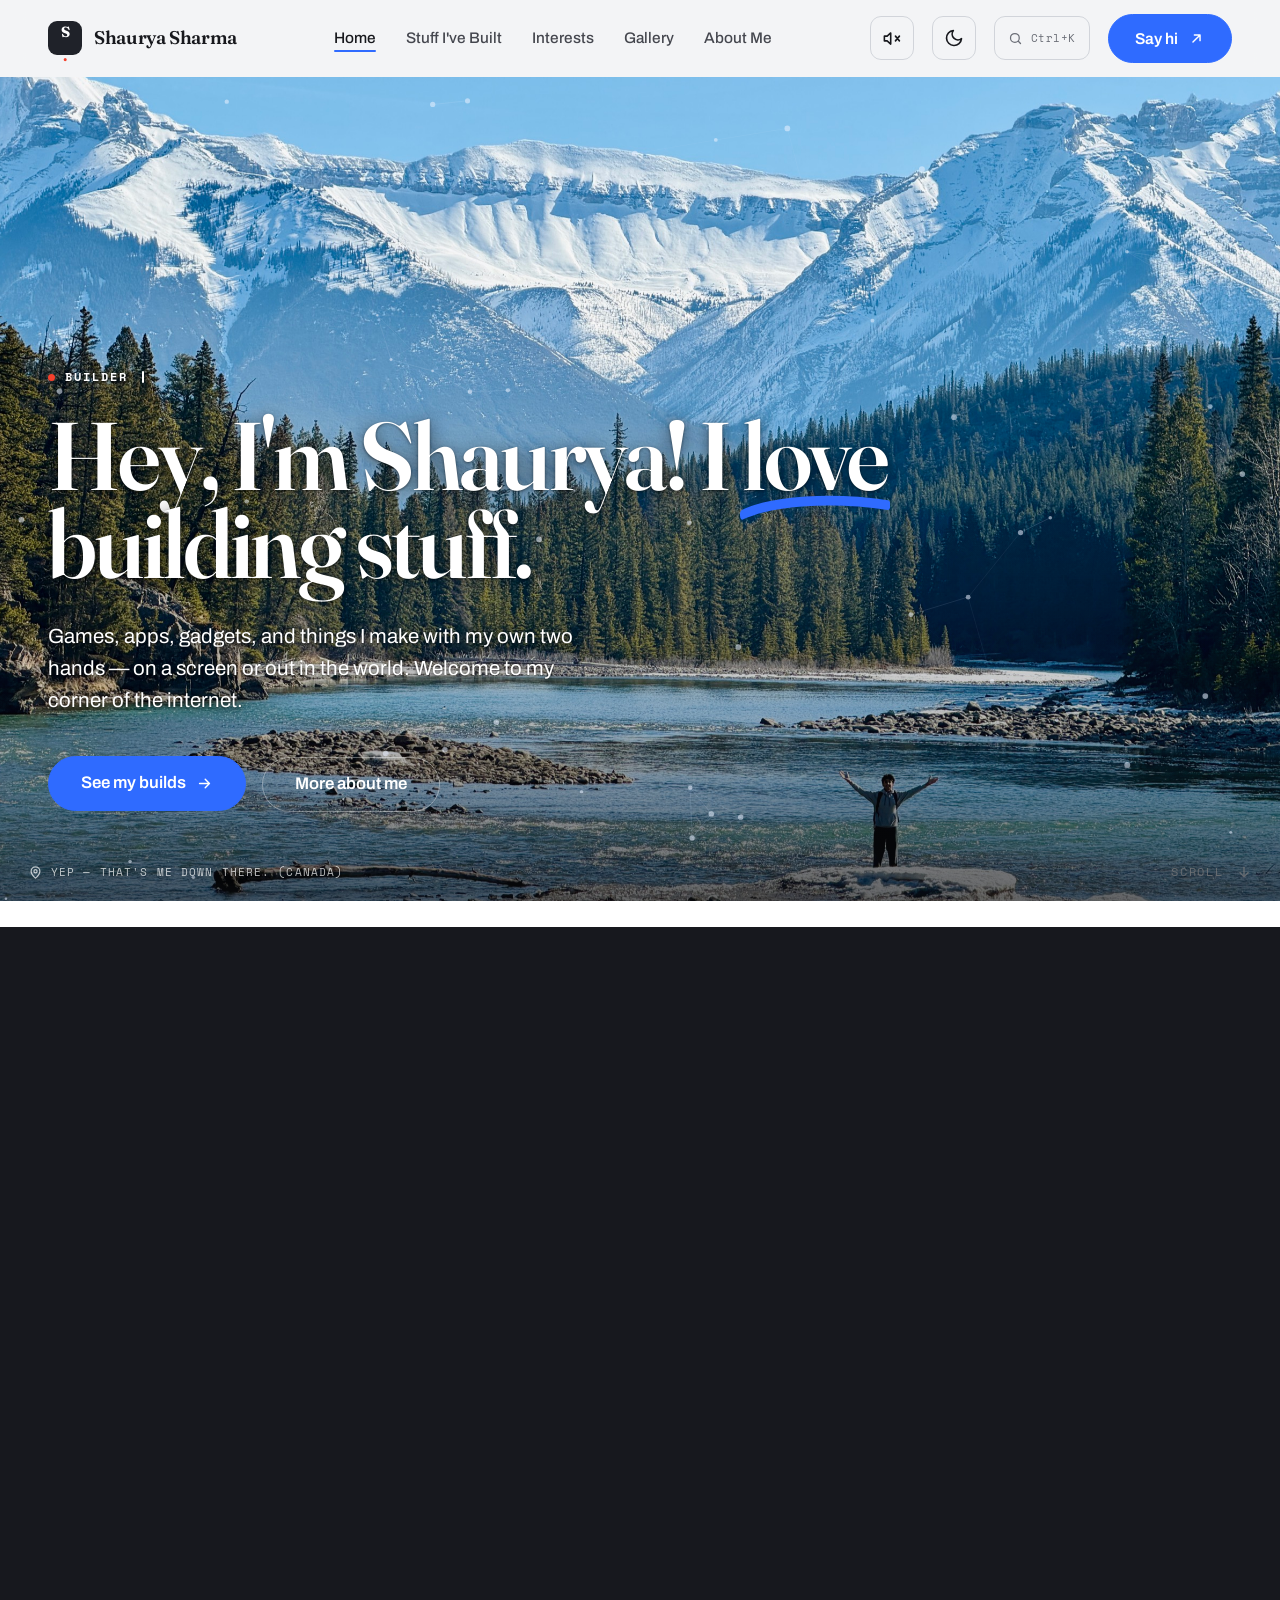
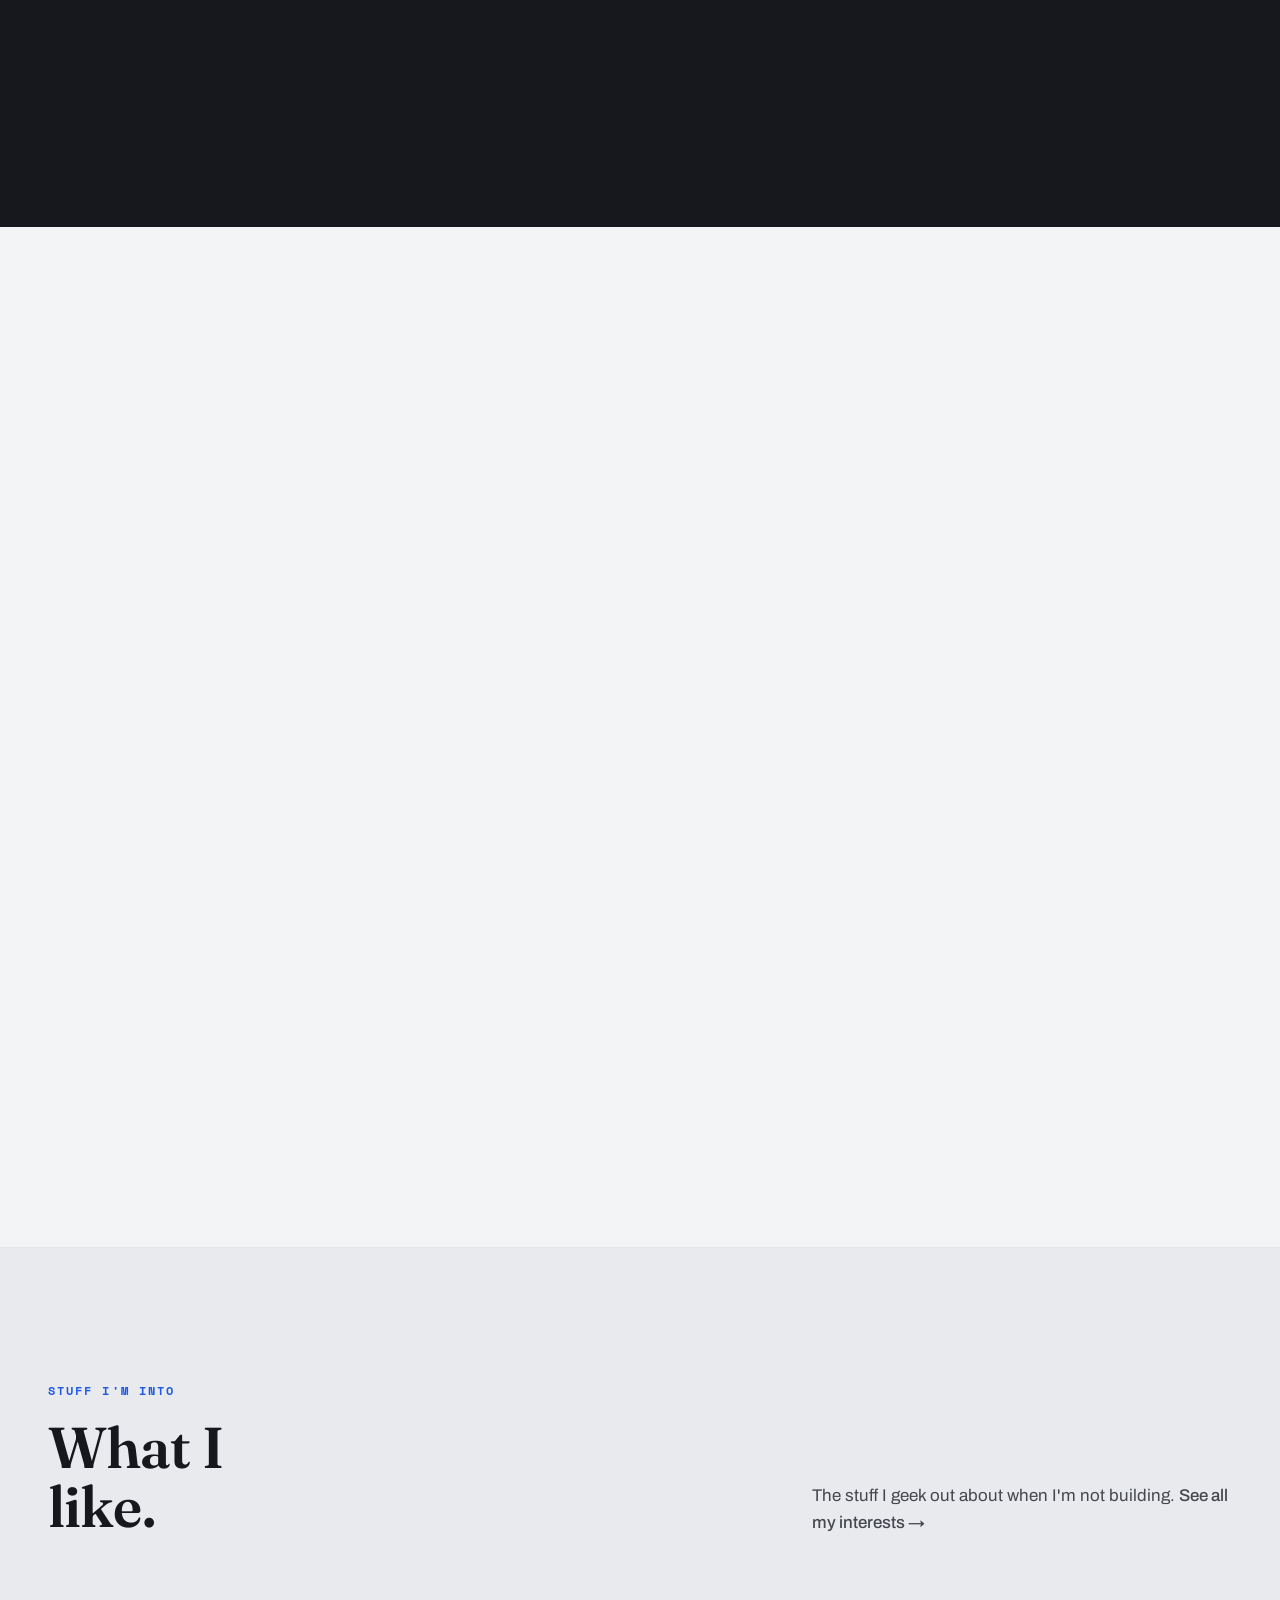
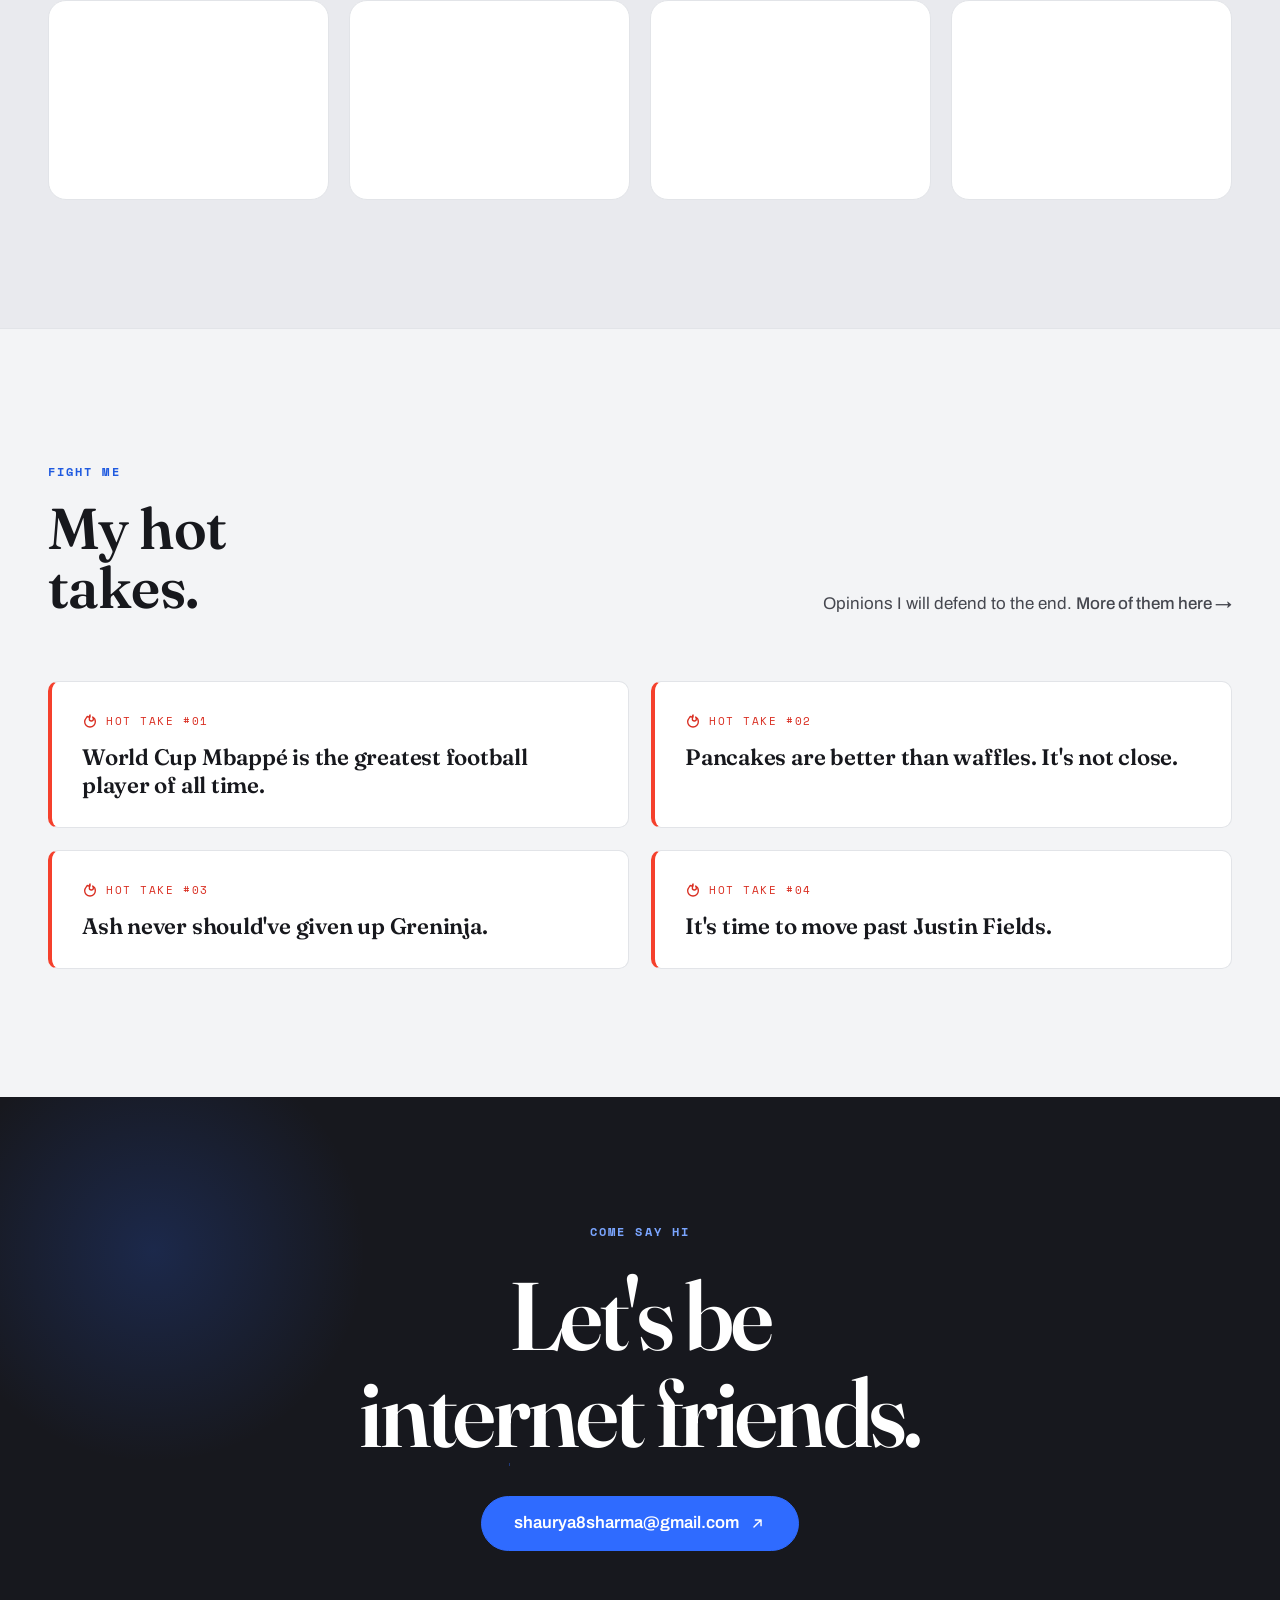
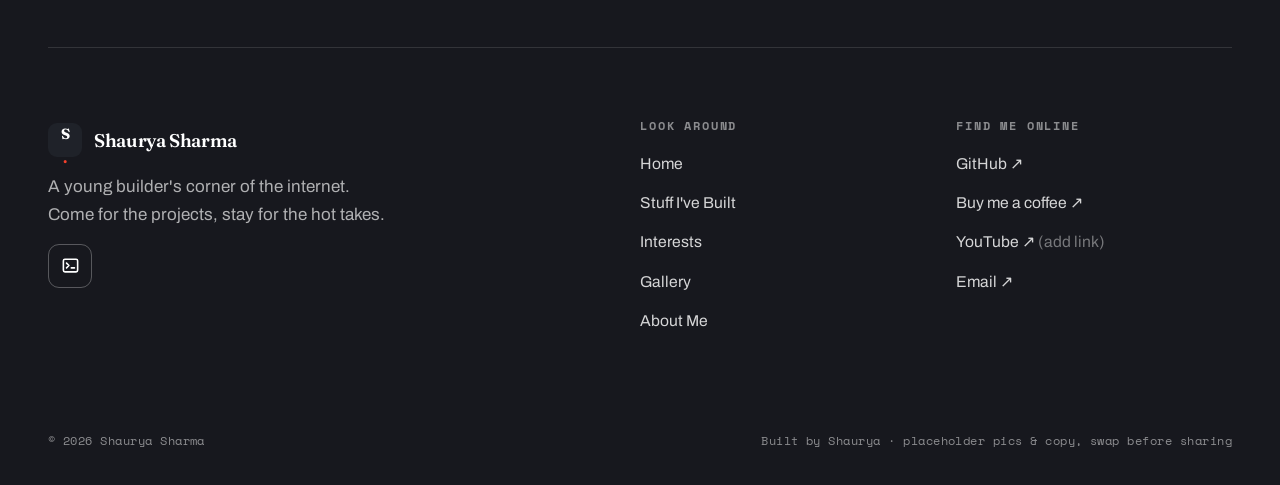
==== index.html @ 15b46154 "Initial commit: Shaurya's maker portfolio Personal site for a 14-year-old builder — interactive glob" ====
<!DOCTYPE html>
<html lang="en">
<head>
  <meta charset="UTF-8" />
  <meta name="viewport" content="width=device-width, initial-scale=1" />
  <title>Shaurya Sharma — I Love Building Stuff</title>
  <meta name="description" content="Hey, I'm Shaurya! I love building things — games, apps, gadgets, and stuff I make in real life. This is my corner of the internet." />
  <meta name="theme-color" content="#1f2229" />
  <link rel="preconnect" href="https://fonts.googleapis.com" />
  <link rel="preconnect" href="https://fonts.gstatic.com" crossorigin />
  <link href="https://fonts.googleapis.com/css2?family=Archivo:wght@400;500;600;700&family=Fraunces:ital,opsz,wght@0,9..144,400;0,9..144,600;0,9..144,700;1,9..144,600&family=Space+Mono:wght@400;700&display=swap" rel="stylesheet" />
  <link rel="stylesheet" href="assets/styles.css?v=14" />
  <link rel="icon" href="data:image/svg+xml,%3Csvg xmlns='http://www.w3.org/2000/svg' viewBox='0 0 32 32'%3E%3Crect width='32' height='32' rx='7' fill='%231f2229'/%3E%3Ctext x='15' y='23' font-family='Georgia,serif' font-size='19' font-weight='700' fill='white' text-anchor='middle'%3ES%3C/text%3E%3Ccircle cx='25' cy='8' r='3' fill='%23f5402c'/%3E%3C/svg%3E" />
  <script>(function(){try{var t=localStorage.getItem('theme');if(!t)t=matchMedia('(prefers-color-scheme: dark)').matches?'dark':'light';document.documentElement.setAttribute('data-theme',t);}catch(e){}})();</script>
</head>
<body>
  <!-- ============ PRELOADER ============ -->
  <div id="preloader" class="preloader" role="status" aria-label="Loading">
    <div class="preloader__inner">
      <span class="preloader__mark">S<span class="preloader__dot">.</span></span>
      <div class="preloader__bar"><span></span></div>
      <span class="preloader__pct">Loading</span>
    </div>
  </div>

  <!-- ============ HEADER ============ -->
  <header class="site-header">
    <div class="container">
      <nav class="nav" aria-label="Primary">
        <a class="brand" href="index.html" aria-label="Shaurya Sharma — Home">
          <span class="brand__mark">S<span class="star">.</span></span>
          Shaurya Sharma
        </a>
        <ul class="nav__links">
          <li><a href="index.html" class="is-active">Home</a></li>
          <li><a href="work.html">Stuff I've Built</a></li><li><a href="interests.html">Interests</a></li><li><a href="gallery.html">Gallery</a></li>
          <li><a href="about.html">About Me</a></li>
        </ul>
        <div class="nav__right">
          <a class="btn btn--coral" href="#connect">Say hi <svg viewBox="0 0 24 24" fill="none" stroke="currentColor" stroke-width="2"><path d="M7 17L17 7M9 7h8v8" stroke-linecap="round" stroke-linejoin="round"/></svg></a>
          <button class="nav__toggle" aria-label="Open menu" aria-expanded="false"><svg viewBox="0 0 24 24" fill="none" stroke="currentColor" stroke-width="2"><path d="M4 8h16M4 16h16" stroke-linecap="round"/></svg></button>
        </div>
      </nav>
    </div>
  </header>

  <main>
    <!-- ============ HERO (photo) ============ -->
    <section class="hero hero--photo">
      <div class="hero__media">
        <img id="heroImg" src="assets/hero.jpg" alt="Shaurya standing on a rock in a river with his arms raised, snow-capped mountains behind him" onerror="this.style.display='none'" />
      </div>
      <div class="hero__scrim"></div>
      <div class="container hero__inner">
        <div class="hero__eyebrow reveal">
          <span class="label label--dot"><span class="typer" data-words="Builder,Maker,Tinkerer,Coder,Gamer,Designer,Dreamer,Photographer,Explorer,Programmer">Builder</span><span class="typer-caret" aria-hidden="true"></span></span>
        </div>
        <h1 class="reveal" data-d="1">Hey, I'm Shaurya! I <span class="mark">love<svg viewBox="0 0 200 20" preserveAspectRatio="none" fill="none"><path d="M3 14c40-9 120-11 194-6" stroke="currentColor" stroke-width="6" stroke-linecap="round"/></svg></span> building stuff.</h1>
        <p class="hero__lead reveal" data-d="2">Games, apps, gadgets, and things I make with my own two hands — on a screen or out in the world. Welcome to my corner of the internet.</p>
        <div class="hero__actions reveal" data-d="3">
          <a class="btn btn--coral btn--lg" href="work.html">See my builds <svg viewBox="0 0 24 24" fill="none" stroke="currentColor" stroke-width="2"><path d="M5 12h14M13 6l6 6-6 6" stroke-linecap="round" stroke-linejoin="round"/></svg></a>
          <a class="btn btn--onDark-ghost btn--lg" href="about.html">More about me</a>
        </div>
      </div>
      <span class="hero__caption"><svg viewBox="0 0 24 24" fill="none" stroke="currentColor" stroke-width="2"><path d="M12 21s-7-6-7-11a7 7 0 0 1 14 0c0 5-7 11-7 11z" stroke-linejoin="round"/><circle cx="12" cy="10" r="2.5"/></svg> Yep — that's me down there. (Canada)</span>
      <a class="hero__scroll" href="#built">Scroll <svg viewBox="0 0 24 24" fill="none" stroke="currentColor" stroke-width="2"><path d="M12 5v14M6 13l6 6 6-6" stroke-linecap="round" stroke-linejoin="round"/></svg></a>
    </section>

    <!-- ============ STATS STRIP ============ -->
    <section class="stat-strip">
      <div class="container">
        <div class="stat-strip__grid">
          <div class="hero__stat reveal"><b data-count="24" data-prefix="+">+24</b><span>Things built</span></div>
          <div class="hero__stat reveal" data-d="1"><b data-count="5">5</b><span>Languages I code in</span></div>
          <div class="hero__stat reveal" data-d="2"><b data-count="13">13</b><span>Countries visited</span></div>
        </div>
      </div>
    </section>

    <!-- ============ MARQUEE ============ -->
    <div class="marquee" aria-hidden="true">
      <div class="marquee__track">
        <span class="marquee__item">Building <span class="sep">✦</span> Coding <span class="sep">✦</span> 3D printing <span class="sep">✦</span> Electronics <span class="sep">✦</span> Gaming <span class="sep">✦</span> Tinkering <span class="sep">✦</span> Making <span class="sep">✦</span>&nbsp;</span>
        <span class="marquee__item">Building <span class="sep">✦</span> Coding <span class="sep">✦</span> 3D printing <span class="sep">✦</span> Electronics <span class="sep">✦</span> Gaming <span class="sep">✦</span> Tinkering <span class="sep">✦</span> Making <span class="sep">✦</span>&nbsp;</span>
      </div>
    </div>

    <!-- ============ STUFF I'VE BUILT ============ -->
    <section class="section" id="built">
      <div class="container">
        <div class="section-head reveal">
          <div class="section-head__title">
            <span class="label label--coral">The fun stuff</span>
            <h2>Stuff I've built.</h2>
          </div>
          <a class="btn btn--ghost" href="work.html">See everything <svg viewBox="0 0 24 24" fill="none" stroke="currentColor" stroke-width="2"><path d="M5 12h14M13 6l6 6-6 6" stroke-linecap="round" stroke-linejoin="round"/></svg></a>
        </div>
        <div class="work-grid">
          <a class="project project--wide reveal" href="work.html">
            <div class="project__media">
              <div class="ph ph--cobalt"><div class="ph__inner"><svg viewBox="0 0 24 24" fill="none" stroke="currentColor" stroke-width="1.5"><rect x="3" y="4" width="18" height="14" rx="2"/><path d="M3 9h18M8 18v2M16 18v2" stroke-linecap="round"/></svg><span>Add a screenshot here</span></div></div>
              <div class="project__arrow"><svg viewBox="0 0 24 24" fill="none" stroke="currentColor" stroke-width="2"><path d="M7 17L17 7M9 7h8v8" stroke-linecap="round" stroke-linejoin="round"/></svg></div>
            </div>
            <div class="project__meta"><h3>&lt;My coolest build&gt;</h3><div class="project__tags">Game · 2024</div></div>
            <p class="project__desc">The thing I'm most proud of so far. Tell everyone what it is and why it's awesome. <em>[Swap in a real project + image.]</em></p>
          </a>
          <a class="project reveal" data-d="1" href="work.html">
            <div class="project__media">
              <div class="ph"><div class="ph__inner"><svg viewBox="0 0 24 24" fill="none" stroke="currentColor" stroke-width="1.5"><path d="M4 6h16M4 12h10M4 18h7" stroke-linecap="round"/></svg><span>Add a screenshot here</span></div></div>
              <div class="project__arrow"><svg viewBox="0 0 24 24" fill="none" stroke="currentColor" stroke-width="2"><path d="M7 17L17 7M9 7h8v8" stroke-linecap="round" stroke-linejoin="round"/></svg></div>
            </div>
            <div class="project__meta"><h3>&lt;An app&gt;</h3><div class="project__tags">App</div></div>
            <p class="project__desc">Something I made because I wanted it to exist. <em>[Placeholder.]</em></p>
          </a>
          <a class="project reveal" data-d="2" href="work.html">
            <div class="project__media">
              <div class="ph"><div class="ph__inner"><svg viewBox="0 0 24 24" fill="none" stroke="currentColor" stroke-width="1.5"><path d="M4 19V5M4 19h16M8 15l3-4 3 3 4-6" stroke-linecap="round" stroke-linejoin="round"/></svg><span>Add a screenshot here</span></div></div>
              <div class="project__arrow"><svg viewBox="0 0 24 24" fill="none" stroke="currentColor" stroke-width="2"><path d="M7 17L17 7M9 7h8v8" stroke-linecap="round" stroke-linejoin="round"/></svg></div>
            </div>
            <div class="project__meta"><h3>&lt;An experiment&gt;</h3><div class="project__tags">Just for fun</div></div>
            <p class="project__desc">A random idea I had to try. <em>[Placeholder.]</em></p>
          </a>
        </div>
      </div>
    </section>

    <!-- ============ LIVE FROM GITHUB ============ -->
    <section class="section" style="padding-top:0">
      <div class="container">
        <div class="section-head reveal">
          <div class="section-head__title">
            <span class="label label--coral">Straight from the source</span>
            <h2>Fresh off GitHub.</h2>
          </div>
          <p>My latest repos, pulled in live — whatever I pushed most recently shows up here automatically.</p>
        </div>
        <div class="gh-grid reveal" id="gh-grid">
          <div class="gh-card skeleton"><span class="gh-card__name">loading</span><span class="gh-card__desc">loading a repo…</span><span class="gh-card__meta">…</span></div>
          <div class="gh-card skeleton"><span class="gh-card__name">loading</span><span class="gh-card__desc">loading a repo…</span><span class="gh-card__meta">…</span></div>
          <div class="gh-card skeleton"><span class="gh-card__name">loading</span><span class="gh-card__desc">loading a repo…</span><span class="gh-card__meta">…</span></div>
        </div>
        <p class="gh-note">Live from <a class="ulink" href="https://github.com/shaurya8sharma-bot" target="_blank" rel="noopener">github.com/shaurya8sharma-bot</a> ✦ no copy-pasting here.</p>
      </div>
    </section>

    <!-- ============ WHAT I LIKE ============ -->
    <section class="section" style="background:var(--paper-2);border-top:1px solid var(--line);border-bottom:1px solid var(--line)" id="likes">
      <div class="container">
        <div class="section-head reveal">
          <div class="section-head__title">
            <span class="label label--coral">Stuff I'm into</span>
            <h2>What I like.</h2>
          </div>
          <p>The stuff I geek out about when I'm not building. <a class="ulink" href="interests.html">See all my interests →</a></p>
        </div>
        <div class="likes">
          <a class="like reveal" href="video-games.html">
            <div class="like__ic"><svg viewBox="0 0 24 24" fill="none" stroke="currentColor" stroke-width="2"><rect x="2" y="7" width="20" height="10" rx="5"/><path d="M7 12h3M8.5 10.5v3M15 11h.01M18 13h.01" stroke-linecap="round"/></svg></div>
            <h3>Video games</h3>
            <p>Playing them — and figuring out how to build them.</p>
          </a>
          <a class="like reveal" data-d="1" href="photography.html">
            <div class="like__ic"><svg viewBox="0 0 24 24" fill="none" stroke="currentColor" stroke-width="2"><path d="M4 8h3l1.5-2h7L17 8h3a1 1 0 0 1 1 1v9a1 1 0 0 1-1 1H4a1 1 0 0 1-1-1V9a1 1 0 0 1 1-1z" stroke-linejoin="round"/><circle cx="12" cy="13" r="3.5"/></svg></div>
            <h3>Photography</h3>
            <p>Chasing good light and the perfect shot.</p>
          </a>
          <a class="like reveal" data-d="2" href="traveling.html">
            <div class="like__ic"><svg viewBox="0 0 24 24" fill="none" stroke="currentColor" stroke-width="2"><circle cx="12" cy="12" r="9"/><path d="M3 12h18" stroke-linecap="round"/><path d="M12 3c3 3 3 15 0 18M12 3c-3 3-3 15 0 18" stroke-linecap="round"/></svg></div>
            <h3>Traveling</h3>
            <p>A spinnable globe of everywhere I've been.</p>
          </a>
          <a class="like reveal" data-d="3" href="aerospace.html">
            <div class="like__ic"><svg viewBox="0 0 24 24" fill="none" stroke="currentColor" stroke-width="2"><path d="M12 3c2.8 1.2 4.5 4 4.5 7.5 0 2-.8 3.8-1.5 5H9c-.7-1.2-1.5-3-1.5-5C7.5 7 9.2 4.2 12 3z" stroke-linejoin="round"/><circle cx="12" cy="9.5" r="1.5"/><path d="M9 15.5l-2 3M15 15.5l2 3M12 15.5v3.5" stroke-linecap="round"/></svg></div>
            <h3>Aerospace</h3>
            <p>Aerodynamics and how things fly.</p>
          </a>
        </div>
      </div>
    </section>

    <!-- ============ HOT TAKES ============ -->
    <section class="section" id="takes">
      <div class="container">
        <div class="section-head reveal">
          <div class="section-head__title">
            <span class="label label--coral">Fight me</span>
            <h2>My hot takes.</h2>
          </div>
          <p>Opinions I will defend to the end. <a class="ulink" href="about.html#takes">More of them here →</a></p>
        </div>
        <div class="takes">
          <div class="take reveal">
            <span class="take__tag"><svg viewBox="0 0 24 24" fill="none" stroke="currentColor" stroke-width="2"><path d="M12 3c1 3-1 4-1 6a3 3 0 0 0 6 0c0-1-.3-2-1-3 2 1 4 4 4 7a8 8 0 0 1-16 0c0-4 3-6 4-8 1 2 3 1 4-2z" stroke-linejoin="round"/></svg> Hot take #01</span>
            <p>World Cup Mbappé is the greatest football player of all time.</p>
          </div>
          <div class="take reveal" data-d="1">
            <span class="take__tag"><svg viewBox="0 0 24 24" fill="none" stroke="currentColor" stroke-width="2"><path d="M12 3c1 3-1 4-1 6a3 3 0 0 0 6 0c0-1-.3-2-1-3 2 1 4 4 4 7a8 8 0 0 1-16 0c0-4 3-6 4-8 1 2 3 1 4-2z" stroke-linejoin="round"/></svg> Hot take #02</span>
            <p>Pancakes are better than waffles. It's not close.</p>
          </div>
          <div class="take reveal" data-d="2">
            <span class="take__tag"><svg viewBox="0 0 24 24" fill="none" stroke="currentColor" stroke-width="2"><path d="M12 3c1 3-1 4-1 6a3 3 0 0 0 6 0c0-1-.3-2-1-3 2 1 4 4 4 7a8 8 0 0 1-16 0c0-4 3-6 4-8 1 2 3 1 4-2z" stroke-linejoin="round"/></svg> Hot take #03</span>
            <p>Ash never should've given up Greninja.</p>
          </div>
          <div class="take reveal" data-d="3">
            <span class="take__tag"><svg viewBox="0 0 24 24" fill="none" stroke="currentColor" stroke-width="2"><path d="M12 3c1 3-1 4-1 6a3 3 0 0 0 6 0c0-1-.3-2-1-3 2 1 4 4 4 7a8 8 0 0 1-16 0c0-4 3-6 4-8 1 2 3 1 4-2z" stroke-linejoin="round"/></svg> Hot take #04</span>
            <p>It's time to move past Justin Fields.</p>
          </div>
        </div>
      </div>
    </section>
  </main>

  <!-- ============ CONNECT / FOOTER ============ -->
  <footer class="footer" id="connect">
    <div class="container">
      <div class="footer__cta reveal">
        <span class="label">Come say hi</span>
        <h2><a href="mailto:shaurya8sharma@gmail.com">Let's be<br>internet friends.</a></h2>
        <a class="btn btn--onDark btn--lg" href="mailto:shaurya8sharma@gmail.com">shaurya8sharma@gmail.com <svg viewBox="0 0 24 24" fill="none" stroke="currentColor" stroke-width="2"><path d="M7 17L17 7M9 7h8v8" stroke-linecap="round" stroke-linejoin="round"/></svg></a>
      </div>
      <div class="footer__grid">
        <div class="footer__brand">
          <a class="brand" href="index.html" style="color:#fff"><span class="brand__mark">S<span class="star">.</span></span> Shaurya Sharma</a>
          <p>A young builder's corner of the internet. Come for the projects, stay for the hot takes.</p>
        </div>
        <div>
          <h4>Look around</h4>
          <ul>
            <li><a href="index.html">Home</a></li>
            <li><a href="work.html">Stuff I've Built</a></li><li><a href="interests.html">Interests</a></li><li><a href="gallery.html">Gallery</a></li>
            <li><a href="about.html">About Me</a></li>
          </ul>
        </div>
        <div>
          <h4>Find me online</h4>
          <ul>
            <li><a href="https://github.com/shaurya8sharma-bot" target="_blank" rel="noopener">GitHub ↗</a></li><li><a href="https://buymeacoffee.com/shauryasharma" target="_blank" rel="noopener">Buy me a coffee ↗</a></li>
            <li><a href="#" target="_blank" rel="noopener">YouTube ↗ <span style="opacity:.5">(add link)</span></a></li>
            <li><a href="mailto:shaurya8sharma@gmail.com">Email ↗</a></li>
          </ul>
        </div>
      </div>
      <div class="footer__bottom">
        <span>© <span id="year">2026</span> Shaurya Sharma</span>
        <span>Built by Shaurya · placeholder pics &amp; copy, swap before sharing</span>
      </div>
    </div>
  </footer>

  <script src="assets/script.js?v=14"></script>
</body>
</html>
---- assets/styles.css ----
/* =============================================================
   Shaurya Sharma — Maker Portfolio
   Editorial · Cobalt & Coral · Fraunces / Archivo / Space Mono
   ============================================================= */

:root {
  /* Palette — Charcoal & Sky */
  --paper:      #f3f4f6;   /* cool off-white ground */
  --paper-2:    #e9eaee;   /* deeper (alt sections) */
  --surface:    #ffffff;
  --ink:        #17181d;   /* charcoal text */
  --ink-soft:   #45474f;   /* secondary text */
  --muted:      #6b6e77;   /* tertiary/labels */
  --line:       #e2e4e8;   /* hairline */
  --line-2:     #d1d4da;

  --cobalt:     #1f2229;   /* primary — charcoal (buttons, logo, icon tiles, dark cards) */
  --cobalt-600: #14161b;
  --cobalt-deep:#17181e;   /* dark sections / footer */
  --cobalt-ink: #0d0e12;

  --coral:      #2f6bff;   /* accent — sky blue (CTA fills, underline) */
  --coral-600:  #1f5ae0;   /* deeper sky (text / labels on light) */
  --coral-soft: #7aa5ff;   /* light sky (on dark surfaces) */

  --red:        #f5402c;   /* spark accent — red (pops: hot takes, dots) */
  --red-600:    #d92d20;   /* deeper red (text on light) */

  /* Type */
  --f-display: "Fraunces", Georgia, "Times New Roman", serif;
  --f-body:    "Archivo", -apple-system, BlinkMacSystemFont, "Segoe UI", Helvetica, Arial, sans-serif;
  --f-mono:    "Space Mono", ui-monospace, "SF Mono", Menlo, monospace;

  /* Space scale (8pt-ish) */
  --s-1: 8px;  --s-2: 16px; --s-3: 24px; --s-4: 32px;
  --s-5: 48px; --s-6: 64px; --s-7: 96px; --s-8: 128px;

  --container: 1240px;
  --nav-h: 76px;
  --radius: 18px;
  --radius-sm: 10px;
  --ease: cubic-bezier(.22,.61,.36,1);
  --shadow: 0 24px 60px -28px rgba(18,20,28,.28);
  --shadow-sm: 0 8px 24px -16px rgba(18,20,28,.30);
}

/* ---------- Reset / base ---------- */
* { box-sizing: border-box; }
html { -webkit-text-size-adjust: 100%; scroll-behavior: smooth; }
body {
  margin: 0;
  background: var(--paper);
  color: var(--ink);
  font-family: var(--f-body);
  font-size: 17px;
  line-height: 1.6;
  -webkit-font-smoothing: antialiased;
  text-rendering: optimizeLegibility;
  overflow-x: hidden;
}
img { max-width: 100%; display: block; }
a { color: inherit; text-decoration: none; }
button { font: inherit; cursor: pointer; }
h1,h2,h3,h4 { margin: 0; font-family: var(--f-display); font-weight: 600; line-height: 1.02; letter-spacing: -.015em; }
p { margin: 0; }
::selection { background: var(--coral); color: #fff; }
:focus-visible { outline: 3px solid var(--cobalt); outline-offset: 3px; border-radius: 3px; }

.container { width: 100%; max-width: var(--container); margin-inline: auto; padding-inline: 28px; }

/* ---------- Mono label / eyebrow ---------- */
.label {
  font-family: var(--f-mono); font-size: .72rem; font-weight: 700;
  letter-spacing: .18em; text-transform: uppercase; color: var(--muted);
}
.label--coral { color: var(--coral-600); }
.label--dot { display: inline-flex; align-items: center; gap: 10px; }
.label--dot::before { content: ""; width: 7px; height: 7px; border-radius: 50%; background: var(--red); }

/* Typing effect (hero eyebrow) */
.typer { display: inline-block; min-height: 1em; }
.typer-caret {
  display: inline-block; width: 2px; height: 1.05em; margin-left: 3px;
  background: currentColor; vertical-align: -0.14em; border-radius: 1px;
  animation: caretBlink 1s steps(1, end) infinite;
}
.typer-caret.solid { animation: none; opacity: 1; }
@keyframes caretBlink { 0%, 50% { opacity: 1; } 50.01%, 100% { opacity: 0; } }
@media (prefers-reduced-motion: reduce) { .typer-caret { animation: none; opacity: 1; } }

/* ---------- Buttons ---------- */
.btn {
  --_bg: var(--cobalt); --_fg: #fff; --_bd: var(--cobalt);
  display: inline-flex; align-items: center; gap: 10px;
  font-family: var(--f-body); font-weight: 600; font-size: .98rem; line-height: 1;
  padding: 15px 26px; border-radius: 100px;
  background: var(--_bg); color: var(--_fg); border: 1.5px solid var(--_bd);
  transition: transform .3s var(--ease), background .25s, color .25s, border-color .25s;
  white-space: nowrap;
}
.btn svg { width: 17px; height: 17px; transition: transform .3s var(--ease); }
.btn:hover { transform: translateY(-2px); }
.btn:hover svg { transform: translate(3px,-3px); }
.btn:active { transform: translateY(0) scale(.98); }
.btn--coral { --_bg: var(--coral); --_fg: #fff; --_bd: var(--coral); }
.btn--coral:hover { --_bg: var(--coral-600); --_bd: var(--coral-600); }
.btn--ghost { --_bg: transparent; --_fg: var(--ink); --_bd: var(--line-2); }
.btn--ghost:hover { --_bd: var(--ink); }
.btn--onDark { --_bg: var(--coral); --_fg: #fff; --_bd: var(--coral); }
.btn--onDark-ghost { --_bg: transparent; --_fg: #fff; --_bd: rgba(255,255,255,.35); }
.btn--onDark-ghost:hover { --_bd: #fff; }
.btn--lg { padding: 18px 32px; font-size: 1.05rem; }

/* Link with animated underline */
.ulink { position: relative; font-weight: 500; }
.ulink::after {
  content: ""; position: absolute; left: 0; bottom: -3px; height: 1.5px; width: 100%;
  background: currentColor; transform: scaleX(0); transform-origin: right; transition: transform .35s var(--ease);
}
.ulink:hover::after { transform: scaleX(1); transform-origin: left; }

/* ---------- Header / nav ---------- */
.site-header {
  position: sticky; top: 0; z-index: 100;
  background: color-mix(in srgb, var(--paper) 82%, transparent);
  backdrop-filter: saturate(150%) blur(12px);
  border-bottom: 1px solid transparent;
  transition: border-color .3s, background .3s;
}
.site-header.scrolled { border-color: var(--line); }
.nav { display: flex; align-items: center; justify-content: space-between; height: var(--nav-h); gap: 24px; }
.brand { display: inline-flex; align-items: center; gap: 12px; font-family: var(--f-display); font-weight: 600; font-size: 1.15rem; letter-spacing: -.02em; }
.brand__mark {
  width: 34px; height: 34px; border-radius: 9px; flex: none;
  background: var(--cobalt); color: #fff; display: grid; place-items: center;
  font-family: var(--f-display); font-weight: 700; font-size: .92rem; letter-spacing: 0;
}
.brand__mark .star { color: var(--red); }
.nav__links { display: flex; align-items: center; gap: 30px; list-style: none; margin: 0; padding: 0; }
.nav__links a { font-size: .96rem; font-weight: 500; color: var(--ink-soft); transition: color .2s; }
.nav__links a:hover, .nav__links a.is-active { color: var(--ink); }
.nav__links a.is-active { position: relative; }
.nav__links a.is-active::after { content:""; position:absolute; left:0; right:0; bottom:-6px; height:2px; background: var(--coral); border-radius: 2px; }
.nav__right { display: flex; align-items: center; gap: 18px; }
.nav__toggle { display: none; width: 44px; height: 44px; border: 1px solid var(--line-2); background: transparent; border-radius: 10px; align-items: center; justify-content: center; }
.nav__toggle svg { width: 22px; height: 22px; }

/* ---------- Section scaffolding ---------- */
.section { padding: clamp(64px, 10vw, 128px) 0; }
.section--tight { padding: clamp(48px, 6vw, 80px) 0; }
.section-head { display: flex; align-items: flex-end; justify-content: space-between; gap: 32px; margin-bottom: var(--s-6); flex-wrap: wrap; }
.section-head__title { max-width: 22ch; }
.section-head h2 { font-size: clamp(2.2rem, 5vw, 3.6rem); margin-top: 16px; }
.section-head p { color: var(--ink-soft); max-width: 42ch; font-size: 1.06rem; }

/* ---------- HERO ---------- */
.hero { position: relative; padding-top: clamp(40px, 7vw, 80px); padding-bottom: clamp(48px, 8vw, 96px); overflow: hidden; }
.hero__watermark {
  position: absolute; right: -3vw; top: 42%; transform: translateY(-50%);
  font-family: var(--f-display); font-weight: 600; font-size: 34vw; line-height: .8;
  color: var(--ink); opacity: .035; pointer-events: none; user-select: none; letter-spacing: -.04em; z-index: 0;
}
.hero__inner { position: relative; z-index: 1; }
.hero__eyebrow { margin-bottom: 28px; display: flex; gap: 18px; align-items: center; flex-wrap: wrap; }
.hero h1 {
  font-size: clamp(3.4rem, 11vw, 9rem); line-height: .92; letter-spacing: -.03em; font-weight: 600;
  max-width: 15ch;
}
.hero h1 .mark { position: relative; color: var(--coral-600); white-space: nowrap; }
.hero h1 .mark svg { position: absolute; left: -2%; bottom: -.12em; width: 104%; height: .34em; color: var(--coral); }
.hero h1 em { font-style: italic; font-optical-sizing: auto; }
.hero__lead {
  margin-top: 34px; font-size: clamp(1.1rem, 1.6vw, 1.3rem); color: var(--ink-soft);
  max-width: 46ch; line-height: 1.55;
}
.hero__actions { margin-top: 40px; display: flex; gap: 16px; flex-wrap: wrap; align-items: center; }
.hero__meta { margin-top: 56px; display: flex; gap: 48px; flex-wrap: wrap; align-items: flex-start; border-top: 1px solid var(--line); padding-top: 30px; }
.hero__stat b { font-family: var(--f-display); font-weight: 600; font-size: clamp(2rem, 3.4vw, 2.9rem); display: block; line-height: 1; letter-spacing: -.02em; }
.hero__stat span { font-family: var(--f-mono); font-size: .72rem; letter-spacing: .1em; text-transform: uppercase; color: var(--muted); display: block; margin-top: 10px; }
.hero__scroll { margin-top: 52px; display: inline-flex; align-items: center; gap: 12px; font-family: var(--f-mono); font-size: .72rem; letter-spacing: .16em; text-transform: uppercase; color: var(--muted); }
.hero__scroll svg { width: 16px; height: 16px; animation: bob 1.8s ease-in-out infinite; }
@keyframes bob { 0%,100%{ transform: translateY(0);} 50%{ transform: translateY(5px);} }

/* ---------- Marquee ---------- */
.marquee { border-top: 1px solid var(--line); border-bottom: 1px solid var(--line); background: var(--paper-2); overflow: hidden; padding: 22px 0; }
.marquee__track { display: flex; gap: 48px; width: max-content; animation: scrollx 30s linear infinite; }
.marquee:hover .marquee__track { animation-play-state: paused; }
.marquee__item { display: inline-flex; align-items: center; gap: 48px; font-family: var(--f-display); font-size: 1.5rem; color: var(--ink); white-space: nowrap; }
.marquee__item span { color: var(--muted); }
.marquee__item .sep { color: var(--red); }
@keyframes scrollx { to { transform: translateX(-50%); } }

/* ---------- About split + stat card ---------- */
.about { display: grid; grid-template-columns: 1.1fr .9fr; gap: clamp(40px, 6vw, 96px); align-items: center; }
.about__body h2 { font-size: clamp(1.9rem, 4vw, 3rem); margin: 18px 0 24px; max-width: 18ch; }
.about__body p { color: var(--ink-soft); font-size: 1.08rem; margin-bottom: 18px; max-width: 52ch; }
.about__body p b { color: var(--ink); font-weight: 600; }
.statcard {
  background: var(--cobalt); color: #fff; border-radius: var(--radius); padding: 40px;
  box-shadow: var(--shadow); position: relative; overflow: hidden;
}
.statcard::after { content:""; position:absolute; right:-40px; bottom:-40px; width:160px; height:160px; border-radius:50%; background: rgba(47,107,255,.24); }
.statcard__ic { width: 46px; height: 46px; border-radius: 12px; background: rgba(255,255,255,.14); display: grid; place-items: center; margin-bottom: 26px; }
.statcard__ic svg { width: 24px; height: 24px; color: var(--coral-soft); }
.statcard__n { font-family: var(--f-display); font-weight: 600; font-size: clamp(3rem, 6vw, 4.6rem); line-height: 1; letter-spacing: -.03em; }
.statcard__l { color: rgba(255,255,255,.78); margin-top: 14px; max-width: 22ch; font-size: 1rem; position: relative; }
.about__photo { border-radius: var(--radius); overflow: hidden; aspect-ratio: 4/5; box-shadow: var(--shadow); }

/* Image placeholder */
.ph {
  width: 100%; height: 100%; display: grid; place-items: center; text-align: center;
  background:
    radial-gradient(120% 90% at 20% 0%, rgba(27,49,168,.12), transparent 55%),
    repeating-linear-gradient(45deg, #e7e3d8 0 16px, #e2ddd0 16px 32px);
  color: var(--muted);
}
.ph__inner { display: flex; flex-direction: column; align-items: center; gap: 10px; padding: 24px; }
.ph__inner svg { width: 32px; height: 32px; opacity: .7; }
.ph__inner span { font-family: var(--f-mono); font-size: .72rem; letter-spacing: .08em; text-transform: uppercase; }
.ph--cobalt { background: linear-gradient(160deg, var(--cobalt), var(--cobalt-deep)); color: rgba(255,255,255,.85); }
.ph--cobalt svg { opacity: .9; }

/* ---------- Work grid ---------- */
.work-grid { display: grid; grid-template-columns: 1fr 1fr; gap: clamp(24px, 3vw, 44px); }
.project { display: block; }
.project__media {
  position: relative; border-radius: var(--radius); overflow: hidden; aspect-ratio: 4/3;
  background: var(--paper-2); border: 1px solid var(--line);
}
.project__media .ph { transition: transform .6s var(--ease); }
.project:hover .project__media .ph { transform: scale(1.04); }
.project__arrow {
  position: absolute; right: 18px; top: 18px; width: 52px; height: 52px; border-radius: 50%;
  background: var(--surface); color: var(--ink); display: grid; place-items: center;
  transform: scale(.6) rotate(-40deg); opacity: 0; transition: transform .4s var(--ease), opacity .3s, background .25s, color .25s;
}
.project__arrow svg { width: 22px; height: 22px; }
.project:hover .project__arrow { transform: scale(1) rotate(0); opacity: 1; background: var(--coral); color: #fff; }
.project__meta { display: flex; align-items: baseline; justify-content: space-between; gap: 18px; margin-top: 22px; }
.project__meta h3 { font-size: 1.55rem; }
.project__tags { font-family: var(--f-mono); font-size: .74rem; letter-spacing: .06em; color: var(--muted); text-transform: uppercase; text-align: right; }
.project__desc { color: var(--ink-soft); margin-top: 8px; max-width: 46ch; }
.project--wide { grid-column: 1 / -1; }
.project--wide .project__media { aspect-ratio: 21/9; }

/* ---------- Gallery grid ---------- */
.gallery-grid { display: grid; grid-template-columns: repeat(4, 1fr); grid-auto-rows: 140px; gap: clamp(12px, 1.6vw, 18px); }
.gallery-item { position: relative; border-radius: var(--radius); overflow: hidden; }
.gallery-item .ph { transition: transform .6s var(--ease); }
.gallery-item:hover .ph { transform: scale(1.04); }
.gallery-item--wide { grid-column: span 2; }
.gallery-item--tall { grid-row: span 2; }
@media (max-width: 720px) {
  .gallery-grid { grid-template-columns: repeat(2, 1fr); grid-auto-rows: 120px; }
  .gallery-item--wide { grid-column: span 2; }
  .gallery-item--tall { grid-row: span 1; }
}

/* ---------- Services list ---------- */
.services { border-top: 1px solid var(--line-2); }
.service {
  display: grid; grid-template-columns: 90px 1fr auto; gap: 28px; align-items: center;
  padding: clamp(28px, 4vw, 44px) 0; border-bottom: 1px solid var(--line-2);
  transition: padding-left .35s var(--ease), background .35s;
}
.service:hover { padding-left: 20px; }
.service__n { font-family: var(--f-mono); font-size: .82rem; color: var(--coral-600); letter-spacing: .1em; }
.service__title { font-family: var(--f-display); font-weight: 600; font-size: clamp(1.6rem, 3.4vw, 2.6rem); letter-spacing: -.02em; }
.service__desc { color: var(--ink-soft); max-width: 40ch; font-size: 1.02rem; }
.service__arrow { width: 42px; height: 42px; border-radius: 50%; border: 1.5px solid var(--line-2); display: grid; place-items: center; color: var(--ink); transition: background .3s, color .3s, border-color .3s, transform .3s var(--ease); }
.service__arrow svg { width: 18px; height: 18px; }
.service:hover .service__arrow { background: var(--coral); border-color: var(--coral); color: #fff; transform: rotate(0) scale(1.05); }

/* ---------- CTA / Footer ---------- */
.footer { background: var(--cobalt-deep); color: #fff; padding-top: clamp(72px, 10vw, 120px); position: relative; overflow: hidden; }
.footer::before { content:""; position:absolute; left:-6vw; top:-6vw; width:36vw; height:36vw; border-radius:50%; background: radial-gradient(circle, rgba(47,107,255,.20), transparent 65%); pointer-events:none; }
.footer__cta { position: relative; text-align: center; padding-bottom: clamp(56px, 8vw, 96px); border-bottom: 1px solid rgba(255,255,255,.12); }
.footer__cta .label { color: var(--coral-soft); }
.footer__cta h2 { font-size: clamp(2.6rem, 8vw, 6rem); margin: 22px 0 34px; letter-spacing: -.03em; }
.footer__cta h2 a { color: #fff; position: relative; }
.footer__cta h2 a::after { content:""; position:absolute; left:0; bottom:.06em; height:3px; width:100%; background: var(--coral); transform: scaleX(.001); transform-origin: left; transition: transform .5s var(--ease); }
.footer__cta h2 a:hover::after { transform: scaleX(1); }
.footer__grid { position: relative; display: grid; grid-template-columns: 2fr 1fr 1fr; gap: 40px; padding: clamp(48px, 6vw, 72px) 0; }
.footer__brand p { color: rgba(255,255,255,.66); max-width: 34ch; margin-top: 16px; }
.footer h4 { font-family: var(--f-mono); font-size: .72rem; letter-spacing: .16em; text-transform: uppercase; color: rgba(255,255,255,.5); margin-bottom: 18px; font-weight: 700; }
.footer ul { list-style: none; margin: 0; padding: 0; display: grid; gap: 12px; }
.footer ul a { color: rgba(255,255,255,.82); font-size: .98rem; }
.footer ul a:hover { color: var(--coral-soft); }
.footer__bottom { position: relative; display: flex; justify-content: space-between; gap: 16px; flex-wrap: wrap; padding: 26px 0 34px; font-family: var(--f-mono); font-size: .74rem; letter-spacing: .04em; color: rgba(255,255,255,.5); }

/* ---------- Page hero (interior pages) ---------- */
.pagehero { padding: clamp(48px, 8vw, 96px) 0 clamp(32px, 4vw, 56px); }
.pagehero .label { margin-bottom: 22px; display: inline-flex; }
.pagehero h1 { font-size: clamp(2.8rem, 8vw, 6rem); letter-spacing: -.03em; max-width: 16ch; }
.pagehero p { margin-top: 26px; color: var(--ink-soft); font-size: 1.15rem; max-width: 52ch; }
.crumb { font-family: var(--f-mono); font-size: .72rem; letter-spacing: .1em; text-transform: uppercase; color: var(--muted); margin-bottom: 26px; }
.crumb a:hover { color: var(--ink); }

/* ---------- Values / capability chips ---------- */
.chips { display: flex; flex-wrap: wrap; gap: 12px; }
.chip { font-family: var(--f-mono); font-size: .78rem; letter-spacing: .04em; padding: 9px 16px; border: 1px solid var(--line-2); border-radius: 100px; color: var(--ink-soft); background: var(--surface); }
.chip--coral { border-color: var(--coral); color: var(--coral-600); }

/* ---------- CV: experience / education timeline ---------- */
.timeline { border-top: 1px solid var(--line-2); }
.tl-item { display: grid; grid-template-columns: 168px 1fr auto; gap: 32px; padding: clamp(24px,3vw,36px) 0; border-bottom: 1px solid var(--line-2); align-items: start; transition: padding-left .35s var(--ease); }
.tl-item:hover { padding-left: 12px; }
.tl-when { font-family: var(--f-mono); font-size: .8rem; letter-spacing: .05em; color: var(--coral-600); padding-top: 6px; }
.tl-role { font-family: var(--f-display); font-weight: 600; font-size: clamp(1.3rem,2.4vw,1.7rem); letter-spacing: -.01em; }
.tl-org { color: var(--muted); font-weight: 500; margin-top: 3px; }
.tl-desc { color: var(--ink-soft); margin-top: 12px; max-width: 58ch; }
.tl-badge { font-family: var(--f-mono); font-size: .72rem; letter-spacing: .06em; color: var(--muted); text-transform: uppercase; padding-top: 8px; white-space: nowrap; }
@media (max-width: 720px) { .tl-item { grid-template-columns: 1fr; gap: 8px; } .tl-badge { display: none; } }

/* ---------- Skills columns ---------- */
.skillset { display: grid; grid-template-columns: repeat(3, 1fr); gap: 44px; }
.skillcol h4 { font-family: var(--f-mono); font-size: .72rem; letter-spacing: .16em; text-transform: uppercase; color: var(--coral-600); margin: 0 0 18px; font-weight: 700; }
.skillcol ul { list-style: none; margin: 0; padding: 0; display: grid; gap: 13px; }
.skillcol li { display: flex; align-items: center; gap: 12px; color: var(--ink-soft); font-size: 1.04rem; }
.skillcol li::before { content: ""; width: 6px; height: 6px; border-radius: 50%; background: var(--cobalt); flex: none; }
@media (max-width: 820px) { .skillset { grid-template-columns: 1fr; gap: 30px; } }

/* ---------- Fact list (CV quick facts) ---------- */
.facts { margin: 0; display: grid; gap: 0; }
.fact { display: flex; justify-content: space-between; gap: 20px; padding: 15px 0; border-bottom: 1px solid var(--line); }
.fact dt { font-family: var(--f-mono); font-size: .74rem; letter-spacing: .08em; text-transform: uppercase; color: var(--muted); }
.fact dd { margin: 0; font-weight: 500; text-align: right; }

/* ---------- Now / currently cards ---------- */
.now-grid { display: grid; grid-template-columns: repeat(3, 1fr); gap: 24px; }
.now-card { background: var(--surface); border: 1px solid var(--line); border-radius: var(--radius); padding: 30px; transition: transform .35s var(--ease), box-shadow .35s; }
.now-card:hover { transform: translateY(-4px); box-shadow: var(--shadow-sm); }
.now-card .label { display: block; margin-bottom: 16px; }
.now-card h3 { font-size: 1.35rem; margin-bottom: 10px; }
.now-card p { color: var(--ink-soft); font-size: .99rem; }
@media (max-width: 820px) { .now-grid { grid-template-columns: 1fr; } }

/* ---------- What I like ---------- */
.likes { display: grid; grid-template-columns: repeat(4, 1fr); gap: 20px; }
.like { background: var(--surface); border: 1px solid var(--line); border-radius: var(--radius); padding: 26px; transition: transform .3s var(--ease), box-shadow .3s, border-color .3s; }
.like:hover { transform: translateY(-6px) rotate(-1.5deg); box-shadow: var(--shadow-sm); border-color: var(--line-2); }
.like__ic { width: 52px; height: 52px; border-radius: 14px; background: var(--cobalt); display: grid; place-items: center; margin-bottom: 18px; }
.like__ic svg { width: 26px; height: 26px; color: var(--coral-soft); }
.like:nth-child(2n) .like__ic { background: var(--coral); }
.like:nth-child(2n) .like__ic svg { color: #fff; }
.like h3 { font-size: 1.22rem; margin-bottom: 5px; }
.like p { color: var(--ink-soft); font-size: .93rem; }
@media (max-width: 900px) { .likes { grid-template-columns: repeat(2, 1fr); } }
@media (max-width: 520px) { .likes { grid-template-columns: 1fr; } }

/* ---------- Hot takes ---------- */
.takes { display: grid; grid-template-columns: repeat(2, 1fr); gap: 22px; }
.take { position: relative; background: var(--surface); border: 1px solid var(--line); border-left: 4px solid var(--red); border-radius: var(--radius-sm); padding: 28px 30px; transition: transform .3s var(--ease), box-shadow .3s; }
.take:hover { transform: translateY(-4px); box-shadow: var(--shadow-sm); }
.take__tag { display: inline-flex; align-items: center; gap: 8px; font-family: var(--f-mono); font-size: .7rem; letter-spacing: .14em; text-transform: uppercase; color: var(--red-600); margin-bottom: 14px; }
.take__tag svg { width: 16px; height: 16px; }
.take p { font-family: var(--f-display); font-weight: 600; font-size: clamp(1.15rem, 2vw, 1.4rem); line-height: 1.22; letter-spacing: -.01em; color: var(--ink); }
@media (max-width: 720px) { .takes { grid-template-columns: 1fr; } }

/* ---------- Reveal ---------- */
.reveal { opacity: 0; transform: translateY(26px); transition: opacity .7s var(--ease), transform .7s var(--ease); }
.reveal.in { opacity: 1; transform: none; }
.reveal[data-d="1"]{ transition-delay:.06s;} .reveal[data-d="2"]{ transition-delay:.12s;}
.reveal[data-d="3"]{ transition-delay:.18s;} .reveal[data-d="4"]{ transition-delay:.24s;}
.reveal[data-d="5"]{ transition-delay:.30s;} .reveal[data-d="6"]{ transition-delay:.36s;}

/* ---------- Responsive ---------- */
@media (max-width: 1000px) {
  .about { grid-template-columns: 1fr; }
  .about__photo { max-width: 460px; order: -1; }
  .footer__grid { grid-template-columns: 1fr 1fr; }
}
@media (max-width: 860px) {
  .nav__links { display: none; }
  .nav__toggle { display: inline-flex; }
  .nav.open .nav__links {
    display: flex; position: absolute; top: var(--nav-h); left: 0; right: 0; flex-direction: column;
    align-items: flex-start; gap: 4px; background: var(--paper); border-bottom: 1px solid var(--line);
    padding: 18px 28px 26px;
  }
  .nav.open .nav__links a { padding: 12px 0; font-size: 1.1rem; }
  .work-grid { grid-template-columns: 1fr; }
  .service { grid-template-columns: 60px 1fr; }
  .service__desc { display: none; }
  .nav__right .btn { display: none; }
}
@media (max-width: 560px) {
  body { font-size: 16px; }
  .container { padding-inline: 20px; }
  .hero__meta { gap: 30px; }
  .footer__grid { grid-template-columns: 1fr; }
  .hero__watermark { font-size: 52vw; }
}

@media (prefers-reduced-motion: reduce) {
  * { scroll-behavior: auto !important; }
  .reveal { opacity: 1 !important; transform: none !important; transition: none !important; }
  .marquee__track { animation: none; }
  .hero__scroll svg { animation: none; }
  .btn:hover, .project:hover .project__media .ph { transform: none; }
}

/* ---------- Interest cards as links ---------- */
a.like { display: block; }
.like h3 { display: inline-flex; align-items: baseline; gap: 6px; }
.like h3::after { content: "↗"; color: var(--coral-600); opacity: 0; transform: translate(-3px,3px); transition: opacity .25s, transform .25s var(--ease); font-size: .8em; }
.like:hover h3::after { opacity: 1; transform: none; }

/* ---------- Travel / globe ---------- */
.travel-grid { display: grid; grid-template-columns: 1fr 1fr; gap: clamp(32px,5vw,72px); align-items: center; }
.globe-stage { position: relative; width: 100%; max-width: 520px; margin-inline: auto; aspect-ratio: 1; }
.globe-stage canvas { width: 100%; height: 100%; display: block; cursor: grab; touch-action: none; }
.globe-stage canvas:active { cursor: grabbing; }
.globe-hint { text-align: center; margin-top: 16px; font-family: var(--f-mono); font-size: .72rem; letter-spacing: .12em; text-transform: uppercase; color: var(--muted); }
.globe-hint svg { width: 14px; height: 14px; vertical-align: -2px; }
.place-list { display: flex; flex-wrap: wrap; gap: 10px; margin-top: 10px; }
.place { display: inline-flex; align-items: center; gap: 8px; font-size: .9rem; padding: 8px 14px; border: 1px solid var(--line-2); border-radius: 100px; background: var(--surface); }
.place::before { content: ""; width: 8px; height: 8px; border-radius: 50%; background: var(--coral); flex: none; }
.place--island::before { background: var(--red); }
.legend { display: flex; gap: 22px; flex-wrap: wrap; margin-top: 24px; font-size: .85rem; color: var(--ink-soft); }
.legend span { display: inline-flex; align-items: center; gap: 8px; }
.legend i { width: 13px; height: 13px; border-radius: 4px; display: inline-block; }
.usmap { width: 100%; height: auto; max-width: 580px; display: block; }
.usmap path { fill: #d7dbe2; stroke: var(--paper); stroke-width: .8; transition: fill .3s; }
.usmap path.visited { fill: var(--coral); }
@media (max-width: 900px) { .travel-grid { grid-template-columns: 1fr; } }

/* ---------- Preloader ---------- */
.preloader { position: fixed; inset: 0; z-index: 1000; background: var(--cobalt-deep); display: grid; place-items: center; transition: opacity .7s ease, visibility .7s; }
.preloader.is-done { opacity: 0; visibility: hidden; }
.preloader__inner { display: flex; flex-direction: column; align-items: center; gap: 24px; }
.preloader__mark { font-family: var(--f-display); font-weight: 700; font-size: 2.6rem; color: #fff; letter-spacing: -.01em; }
.preloader__dot { color: var(--red); }
.preloader__bar { width: 190px; height: 3px; background: rgba(255,255,255,.16); border-radius: 3px; overflow: hidden; }
.preloader__bar span { display: block; height: 100%; width: 0; background: linear-gradient(90deg, var(--coral), var(--red)); animation: preload 1.5s var(--ease) forwards; }
@keyframes preload { 0% { width: 0; } 65% { width: 78%; } 100% { width: 100%; } }
.preloader__pct { font-family: var(--f-mono); font-size: .7rem; letter-spacing: .24em; text-transform: uppercase; color: rgba(255,255,255,.55); }

/* ---------- Photo hero ---------- */
.hero--photo { position: relative; min-height: calc(100svh - var(--nav-h)); display: flex; align-items: flex-end; padding: 0; overflow: hidden; }
.hero__media { position: absolute; inset: 0; z-index: 0; background: linear-gradient(160deg, var(--cobalt-deep), #1b2450); }
.hero__media img { width: 100%; height: 100%; object-fit: cover; object-position: center 62%; transform: scale(1.09); transition: transform 2s var(--ease); }
body.loaded .hero__media img { transform: scale(1); }
.hero--photo .hero__scrim { position: absolute; inset: 0; z-index: 1;
  background: linear-gradient(to top, rgba(10,12,16,.62) 0%, rgba(10,12,16,.24) 22%, rgba(10,12,16,.04) 42%, transparent 58%); }
.hero--photo .hero__inner { position: relative; z-index: 2; width: 100%; padding-block: clamp(44px, 7vw, 96px); color: #fff; }
.hero--photo .hero__eyebrow { margin-bottom: 24px; }
.hero--photo .label { color: #fff; text-shadow: 0 1px 10px rgba(0,0,0,.8), 0 1px 2px rgba(0,0,0,.65); }
.hero--photo .hero__caption, .hero--photo .hero__scroll { text-shadow: 0 1px 8px rgba(0,0,0,.7); }
.hero--photo h1 { color: #fff; font-size: clamp(2.6rem, 7.5vw, 6.2rem); max-width: 17ch; text-shadow: 0 2px 18px rgba(0,0,0,.55), 0 1px 3px rgba(0,0,0,.5); }
.hero--photo h1 .mark { color: #fff; }
.hero--photo .hero__lead { color: #fff; max-width: 44ch; text-shadow: 0 1px 12px rgba(0,0,0,.6), 0 1px 3px rgba(0,0,0,.5); }
.hero__caption { position: absolute; left: 28px; bottom: 20px; z-index: 2; font-family: var(--f-mono); font-size: .7rem; letter-spacing: .1em; text-transform: uppercase; color: rgba(255,255,255,.72); display: inline-flex; align-items: center; gap: 8px; }
.hero__caption svg { width: 15px; height: 15px; }
.hero--photo .hero__scroll { color: rgba(255,255,255,.8); position: absolute; right: 28px; bottom: 20px; margin: 0; }

/* Stats strip below the photo hero */
.stat-strip { border-bottom: 1px solid var(--line); background: var(--surface); }
.stat-strip__grid { display: flex; flex-wrap: wrap; gap: 14px 56px; padding: 28px 0; }
.stat-strip .hero__stat b { font-size: clamp(1.7rem, 3vw, 2.4rem); }

@media (max-width: 560px) {
  .hero__caption { left: 20px; font-size: .64rem; }
  .hero--photo .hero__scroll { display: none; }
}
@media (prefers-reduced-motion: reduce) {
  .preloader__bar span { animation: none; width: 100%; }
  .hero__media img, body.loaded .hero__media img { transform: none; transition: none; }
}

/* =============================================================
   Dark mode
   ============================================================= */
:root[data-theme="dark"] {
  --paper:      #14161b;
  --paper-2:    #1b1e25;
  --surface:    #1e2129;
  --ink:        #f4f5f7;
  --ink-soft:   #b9bdc7;
  --muted:      #888c97;
  --line:       #2a2e37;
  --line-2:     #3a414f;

  --cobalt:     #2a2f3a;
  --cobalt-600: #333a47;
  --cobalt-deep:#0f1116;
  --cobalt-ink: #0a0b0e;

  --shadow:    0 24px 60px -28px rgba(0,0,0,.62);
  --shadow-sm: 0 8px 24px -16px rgba(0,0,0,.6);
}
:root[data-theme="dark"] :focus-visible { outline-color: var(--coral-soft); }
:root[data-theme="dark"] .ph {
  background:
    radial-gradient(120% 90% at 20% 0%, rgba(47,107,255,.12), transparent 55%),
    repeating-linear-gradient(45deg, #23262f 0 16px, #1e212a 16px 32px);
  color: var(--muted);
}
/* Smooth the whole-page repaint when switching themes */
body, .site-header, .footer, .section, .ph, .project__media, .statcard, .take, .like {
  transition: background-color .35s var(--ease), border-color .35s var(--ease), color .35s var(--ease);
}
@media (prefers-reduced-motion: reduce) {
  body, .site-header, .footer, .section, .ph, .project__media, .statcard, .take, .like { transition: none; }
}

/* ---------- Theme toggle button ---------- */
.theme-toggle {
  width: 44px; height: 44px; border-radius: 11px; flex: none;
  border: 1px solid var(--line-2); background: transparent; color: var(--ink);
  display: inline-grid; place-items: center;
  transition: border-color .25s, background .25s, transform .25s var(--ease);
}
.theme-toggle:hover { border-color: var(--ink); transform: translateY(-2px); }
.theme-toggle:active { transform: translateY(0) scale(.96); }
.theme-toggle svg { width: 20px; height: 20px; }
.theme-toggle .ic-sun { display: none; }
.theme-toggle .ic-moon { display: block; }
:root[data-theme="dark"] .theme-toggle .ic-sun { display: block; }
:root[data-theme="dark"] .theme-toggle .ic-moon { display: none; }

/* ---------- Scroll progress bar ---------- */
.scroll-progress {
  position: fixed; top: 0; left: 0; height: 3px; width: 0;
  background: linear-gradient(90deg, var(--coral), var(--red));
  z-index: 200; pointer-events: none; will-change: width;
}

/* ---------- Back to top ---------- */
.to-top {
  position: fixed; right: 22px; bottom: 22px; z-index: 150;
  width: 48px; height: 48px; border-radius: 50%;
  background: var(--cobalt); color: #fff; border: none;
  display: grid; place-items: center; box-shadow: var(--shadow-sm);
  opacity: 0; visibility: hidden; transform: translateY(14px) scale(.9);
  transition: opacity .3s, transform .3s var(--ease), visibility .3s, background .25s;
}
.to-top.show { opacity: 1; visibility: visible; transform: none; }
.to-top:hover { background: var(--coral); transform: translateY(-3px); }
.to-top svg { width: 22px; height: 22px; }
@media (max-width: 560px) { .to-top { right: 16px; bottom: 16px; width: 44px; height: 44px; } }

/* ---------- 3D tilt cards ---------- */
.tilt { transition: transform .3s var(--ease); transform-style: preserve-3d; }
.tilt.is-tilting { transition: transform .08s linear; }
@media (hover: none) { .tilt { transform: none !important; } }

/* ---------- Easter egg: confetti + toast ---------- */
.confetti-piece {
  position: fixed; top: -16px; z-index: 999; border-radius: 2px;
  pointer-events: none; will-change: transform, opacity;
  animation: confettiFall linear forwards;
}
@keyframes confettiFall {
  0%   { transform: translate(0,0) rotate(0); opacity: 1; }
  100% { transform: translate(var(--dx,0), 106vh) rotate(var(--rot,720deg)); opacity: .85; }
}
.easter-toast {
  position: fixed; left: 50%; bottom: 34px; transform: translateX(-50%) translateY(24px);
  background: var(--cobalt); color: #fff; padding: 14px 24px; border-radius: 999px;
  font-family: var(--f-mono); font-size: .82rem; letter-spacing: .03em;
  box-shadow: var(--shadow); z-index: 1000; opacity: 0;
  transition: opacity .4s, transform .4s var(--ease);
}
.easter-toast .spark { color: var(--red); }
.easter-toast.show { opacity: 1; transform: translateX(-50%) translateY(0); }
@media (prefers-reduced-motion: reduce) { .confetti-piece { animation-duration: .01ms; display: none; } }

/* =============================================================
   Command palette (⌘K)
   ============================================================= */
.palette-backdrop {
  position: fixed; inset: 0; z-index: 900;
  background: rgba(10, 12, 18, .55);
  backdrop-filter: blur(6px) saturate(120%);
  opacity: 0; visibility: hidden; transition: opacity .22s, visibility .22s;
}
.palette-backdrop.open { opacity: 1; visibility: visible; }
.palette {
  position: fixed; left: 50%; top: 14vh; z-index: 901;
  width: min(620px, calc(100vw - 40px));
  transform: translateX(-50%) translateY(10px) scale(.97);
  background: var(--surface); border: 1px solid var(--line-2);
  border-radius: 20px; box-shadow: 0 40px 90px -20px rgba(0,0,0,.45);
  opacity: 0; visibility: hidden; overflow: hidden;
  transition: opacity .22s, transform .26s var(--ease), visibility .22s;
}
.palette.open { opacity: 1; visibility: visible; transform: translateX(-50%) translateY(0) scale(1); }
.palette__head { display: flex; align-items: center; gap: 12px; padding: 18px 20px; border-bottom: 1px solid var(--line); }
.palette__head svg { width: 19px; height: 19px; color: var(--muted); flex: none; }
.palette__input {
  flex: 1; border: 0; outline: 0; background: transparent; color: var(--ink);
  font: 500 1.05rem var(--f-body);
}
.palette__input::placeholder { color: var(--muted); }
.palette__esc {
  font-family: var(--f-mono); font-size: .62rem; letter-spacing: .06em; color: var(--muted);
  border: 1px solid var(--line-2); border-radius: 6px; padding: 3px 7px; flex: none;
}
.palette__list { max-height: 46vh; overflow-y: auto; padding: 8px; margin: 0; list-style: none; }
.palette__item {
  display: flex; align-items: center; gap: 13px; padding: 12px 14px;
  border-radius: 12px; cursor: pointer; color: var(--ink);
}
.palette__item svg { width: 18px; height: 18px; color: var(--muted); flex: none; }
.palette__item .sub { margin-left: auto; font-family: var(--f-mono); font-size: .64rem; letter-spacing: .08em; text-transform: uppercase; color: var(--muted); }
.palette__item.sel { background: var(--coral); color: #fff; }
.palette__item.sel svg, .palette__item.sel .sub { color: rgba(255,255,255,.8); }
.palette__empty { padding: 26px 16px; text-align: center; color: var(--muted); font-size: .95rem; }
.palette-hint {
  height: 44px; padding: 0 13px; border-radius: 11px; flex: none;
  border: 1px solid var(--line-2); background: transparent; color: var(--muted);
  display: inline-flex; align-items: center; gap: 8px;
  font-family: var(--f-mono); font-size: .7rem; letter-spacing: .05em;
  transition: border-color .25s, color .25s, transform .25s var(--ease);
}
.palette-hint:hover { border-color: var(--ink); color: var(--ink); transform: translateY(-2px); }
.palette-hint svg { width: 15px; height: 15px; }
@media (max-width: 900px) { .palette-hint span { display: none; } .palette-hint { width: 44px; padding: 0; justify-content: center; } }

/* =============================================================
   Custom cursor + magnetic buttons
   ============================================================= */
@media (hover: hover) and (pointer: fine) {
  body.has-cursor, body.has-cursor a, body.has-cursor button { cursor: none; }
  .cursor-dot, .cursor-ring {
    position: fixed; left: 0; top: 0; z-index: 2000; pointer-events: none;
    border-radius: 50%; will-change: transform;
  }
  .cursor-dot { width: 7px; height: 7px; background: var(--red); margin: -3.5px 0 0 -3.5px; }
  .cursor-ring {
    width: 34px; height: 34px; margin: -17px 0 0 -17px;
    border: 1.5px solid var(--coral);
    transition: width .25s var(--ease), height .25s var(--ease), margin .25s var(--ease),
                border-color .25s, background-color .25s, opacity .2s;
  }
  .cursor-ring.on-link {
    width: 52px; height: 52px; margin: -26px 0 0 -26px;
    background: color-mix(in srgb, var(--coral) 14%, transparent);
    border-color: color-mix(in srgb, var(--coral) 55%, transparent);
  }
  .cursor-dot.pressed { transform: scale(2.2); }
  body.cursor-hidden .cursor-dot, body.cursor-hidden .cursor-ring { opacity: 0; }
}
.magnetic { transition: transform .3s var(--ease); will-change: transform; }

/* =============================================================
   Page transitions
   ============================================================= */
.page-wipe {
  position: fixed; inset: 0; z-index: 3000; pointer-events: none;
  background: var(--cobalt-deep);
  display: grid; place-items: center;
  transform: translateY(103%);
}
.page-wipe .mark {
  font-family: var(--f-display); font-weight: 700; font-size: 2.2rem; color: #fff;
  opacity: 0; transform: translateY(10px); transition: opacity .2s .12s, transform .3s .12s var(--ease);
}
.page-wipe .mark i { font-style: normal; color: var(--red); }
.page-wipe.out { transform: translateY(0); transition: transform .38s cubic-bezier(.65,0,.35,1); pointer-events: all; }
.page-wipe.out .mark { opacity: 1; transform: none; }
.page-wipe.in { transform: translateY(0); animation: wipeUp .5s cubic-bezier(.65,0,.35,1) .06s forwards; }
@keyframes wipeUp { to { transform: translateY(-103%); } }
@media (prefers-reduced-motion: reduce) { .page-wipe { display: none; } }

/* =============================================================
   Live GitHub section
   ============================================================= */
.gh-grid { display: grid; grid-template-columns: repeat(3, 1fr); gap: clamp(16px, 2vw, 24px); }
@media (max-width: 900px) { .gh-grid { grid-template-columns: 1fr 1fr; } }
@media (max-width: 600px) { .gh-grid { grid-template-columns: 1fr; } }
.gh-card {
  display: flex; flex-direction: column; gap: 10px;
  background: var(--surface); border: 1px solid var(--line);
  border-radius: var(--radius-sm); padding: 22px;
  transition: transform .3s var(--ease), box-shadow .3s, border-color .3s;
}
.gh-card:hover { transform: translateY(-4px); box-shadow: var(--shadow-sm); border-color: var(--line-2); }
.gh-card__name { display: flex; align-items: center; gap: 9px; font-family: var(--f-mono); font-weight: 700; font-size: .92rem; word-break: break-word; }
.gh-card__name svg { width: 16px; height: 16px; color: var(--muted); flex: none; }
.gh-card__desc { color: var(--ink-soft); font-size: .9rem; flex: 1; }
.gh-card__meta { display: flex; align-items: center; gap: 14px; font-family: var(--f-mono); font-size: .68rem; letter-spacing: .04em; color: var(--muted); }
.gh-card__meta .lang::before { content: ""; display: inline-block; width: 8px; height: 8px; border-radius: 50%; background: var(--coral); margin-right: 6px; vertical-align: 0; }
.gh-card.skeleton { pointer-events: none; }
.gh-card.skeleton > * {
  color: transparent !important; background: var(--paper-2); border-radius: 6px; min-height: 14px;
  animation: ghPulse 1.2s ease-in-out infinite;
}
@keyframes ghPulse { 50% { opacity: .45; } }
.gh-note { margin-top: 18px; font-family: var(--f-mono); font-size: .72rem; color: var(--muted); }

/* =============================================================
   Sound toggle
   ============================================================= */
.sound-toggle {
  width: 44px; height: 44px; border-radius: 11px; flex: none;
  border: 1px solid var(--line-2); background: transparent; color: var(--ink);
  display: inline-grid; place-items: center;
  transition: border-color .25s, transform .25s var(--ease);
}
.sound-toggle:hover { border-color: var(--ink); transform: translateY(-2px); }
.sound-toggle svg { width: 19px; height: 19px; }
.sound-toggle .ic-on { display: none; }
.sound-toggle.sound-on .ic-on { display: block; }
.sound-toggle.sound-on .ic-off { display: none; }
@media (max-width: 560px) { .sound-toggle { display: none; } }

/* =============================================================
   Particle hero canvas (homepage)
   ============================================================= */
.hero-particles { position: absolute; inset: 0; z-index: 1; pointer-events: none; }
@media (prefers-reduced-motion: reduce) { .hero-particles { display: none; } }

/* =============================================================
   Achievements — unlock toast + trophy drawer
   ============================================================= */
.ach-toast {
  position: fixed; right: 22px; top: 90px; z-index: 1200;
  display: flex; align-items: center; gap: 14px; max-width: 320px;
  background: var(--surface); color: var(--ink);
  border: 1px solid var(--line-2); border-left: 4px solid var(--red);
  border-radius: 14px; padding: 14px 18px 14px 15px; box-shadow: var(--shadow);
  transform: translateX(calc(100% + 40px)); transition: transform .5s var(--ease);
}
.ach-toast.show { transform: none; }
.ach-toast__ic { width: 40px; height: 40px; flex: none; border-radius: 11px; display: grid; place-items: center; background: color-mix(in srgb, var(--coral) 16%, transparent); color: var(--coral-600); }
.ach-toast__ic svg { width: 22px; height: 22px; }
.ach-toast__k { font-family: var(--f-mono); font-size: .6rem; letter-spacing: .14em; text-transform: uppercase; color: var(--muted); }
.ach-toast__t { font-weight: 700; font-size: 1rem; margin-top: 2px; }
.ach-toast__d { font-size: .82rem; color: var(--ink-soft); margin-top: 1px; }

.ach-drawer-backdrop { position: fixed; inset: 0; z-index: 1300; background: rgba(10,12,18,.5); backdrop-filter: blur(4px); opacity: 0; visibility: hidden; transition: opacity .25s, visibility .25s; }
.ach-drawer-backdrop.open { opacity: 1; visibility: visible; }
.ach-drawer {
  position: fixed; top: 0; right: 0; bottom: 0; z-index: 1301; width: min(400px, 92vw);
  background: var(--surface); border-left: 1px solid var(--line-2); box-shadow: -30px 0 80px -30px rgba(0,0,0,.4);
  transform: translateX(100%); transition: transform .38s var(--ease);
  display: flex; flex-direction: column; padding: 26px;
}
.ach-drawer.open { transform: none; }
.ach-drawer__head { display: flex; align-items: baseline; justify-content: space-between; gap: 12px; margin-bottom: 6px; }
.ach-drawer__head h3 { font-size: 1.5rem; }
.ach-drawer__count { font-family: var(--f-mono); font-size: .72rem; color: var(--muted); }
.ach-drawer__close { margin-left: auto; width: 38px; height: 38px; border-radius: 10px; border: 1px solid var(--line-2); background: transparent; color: var(--ink); display: grid; place-items: center; }
.ach-drawer__close svg { width: 18px; height: 18px; }
.ach-drawer__sub { color: var(--ink-soft); font-size: .9rem; margin-bottom: 20px; }
.ach-list { display: flex; flex-direction: column; gap: 12px; overflow-y: auto; }
.ach-row { display: flex; align-items: center; gap: 14px; padding: 14px; border-radius: 14px; border: 1px solid var(--line); background: var(--paper); }
.ach-row.locked { opacity: .55; }
.ach-row__ic { width: 44px; height: 44px; flex: none; border-radius: 12px; display: grid; place-items: center; background: var(--surface); border: 1px solid var(--line); color: var(--muted); }
.ach-row.unlocked .ach-row__ic { background: color-mix(in srgb, var(--coral) 18%, transparent); border-color: transparent; color: var(--coral-600); }
.ach-row__ic svg { width: 24px; height: 24px; }
.ach-row__t { font-weight: 700; font-size: .98rem; }
.ach-row__d { font-size: .8rem; color: var(--ink-soft); }
.ach-row__badge { margin-left: auto; font-family: var(--f-mono); font-size: .58rem; letter-spacing: .1em; text-transform: uppercase; color: var(--muted); }
.ach-row.unlocked .ach-row__badge { color: var(--coral-600); }

/* =============================================================
   Terminal + mini-game modal
   ============================================================= */
.term-backdrop, .game-backdrop {
  position: fixed; inset: 0; z-index: 1400;
  background: rgba(8,10,14,.62); backdrop-filter: blur(6px);
  opacity: 0; visibility: hidden; transition: opacity .25s, visibility .25s;
  display: grid; place-items: center; padding: 20px;
}
.term-backdrop.open, .game-backdrop.open { opacity: 1; visibility: visible; }
.term {
  width: min(760px, 100%); height: min(520px, 82vh);
  background: #0c0f14; border: 1px solid #232a35; border-radius: 14px;
  box-shadow: 0 40px 100px -30px rgba(0,0,0,.7); overflow: hidden;
  display: flex; flex-direction: column; transform: scale(.96); transition: transform .28s var(--ease);
  font-family: var(--f-mono);
}
.term-backdrop.open .term { transform: none; }
.term__bar { display: flex; align-items: center; gap: 8px; padding: 12px 16px; background: #12161d; border-bottom: 1px solid #232a35; }
.term__dot { width: 12px; height: 12px; border-radius: 50%; }
.term__dot--r { background: #ff5f57; } .term__dot--y { background: #febc2e; } .term__dot--g { background: #28c840; }
.term__title { margin-left: 10px; color: #8b93a1; font-size: .74rem; letter-spacing: .05em; }
.term__title b { color: #cdd3dc; font-weight: 700; }
.term__body { flex: 1; overflow-y: auto; padding: 18px; color: #c9d1d9; font-size: .84rem; line-height: 1.55; }
.term__body::-webkit-scrollbar { width: 8px; } .term__body::-webkit-scrollbar-thumb { background: #232a35; border-radius: 8px; }
.term__line { white-space: pre-wrap; word-break: break-word; }
.term__line .c-red { color: #ff6b5e; } .term__line .c-blue { color: #58a6ff; } .term__line .c-grn { color: #56d364; } .term__line .c-yel { color: #e3b341; } .term__line .c-dim { color: #6b7280; }
.term__line a { color: #58a6ff; text-decoration: underline; }
.term__prompt { display: flex; align-items: center; gap: 8px; padding: 10px 18px 16px; border-top: 1px solid #232a35; }
.term__ps1 { color: #56d364; flex: none; }
.term__input { flex: 1; background: transparent; border: 0; outline: 0; color: #e6edf3; font-family: var(--f-mono); font-size: .84rem; caret-color: #56d364; }
.matrix-canvas { position: fixed; inset: 0; z-index: 1500; pointer-events: none; }

.game { width: min(560px, 100%); background: var(--surface); border: 1px solid var(--line-2); border-radius: 18px; overflow: hidden; box-shadow: var(--shadow); transform: scale(.96); transition: transform .28s var(--ease); }
.game-backdrop.open .game { transform: none; }
.game__head { display: flex; align-items: center; justify-content: space-between; gap: 12px; padding: 16px 20px; border-bottom: 1px solid var(--line); }
.game__head h3 { font-size: 1.15rem; }
.game__stats { display: flex; gap: 18px; font-family: var(--f-mono); font-size: .74rem; color: var(--ink-soft); }
.game__stats b { color: var(--ink); }
.game__close { width: 36px; height: 36px; border-radius: 9px; border: 1px solid var(--line-2); background: transparent; color: var(--ink); display: grid; place-items: center; }
.game__close svg { width: 17px; height: 17px; }
.game__stage { position: relative; }
.game canvas { display: block; width: 100%; background: linear-gradient(180deg, var(--paper), var(--paper-2)); touch-action: none; }
.game__overlay { position: absolute; inset: 0; display: grid; place-items: center; text-align: center; background: color-mix(in srgb, var(--surface) 80%, transparent); backdrop-filter: blur(2px); padding: 24px; }
.game__overlay.hide { display: none; }
.game__overlay h4 { font-size: 1.6rem; margin-bottom: 6px; }
.game__overlay p { color: var(--ink-soft); margin-bottom: 18px; max-width: 34ch; }
.game__hint { font-family: var(--f-mono); font-size: .68rem; color: var(--muted); margin-top: 14px; }
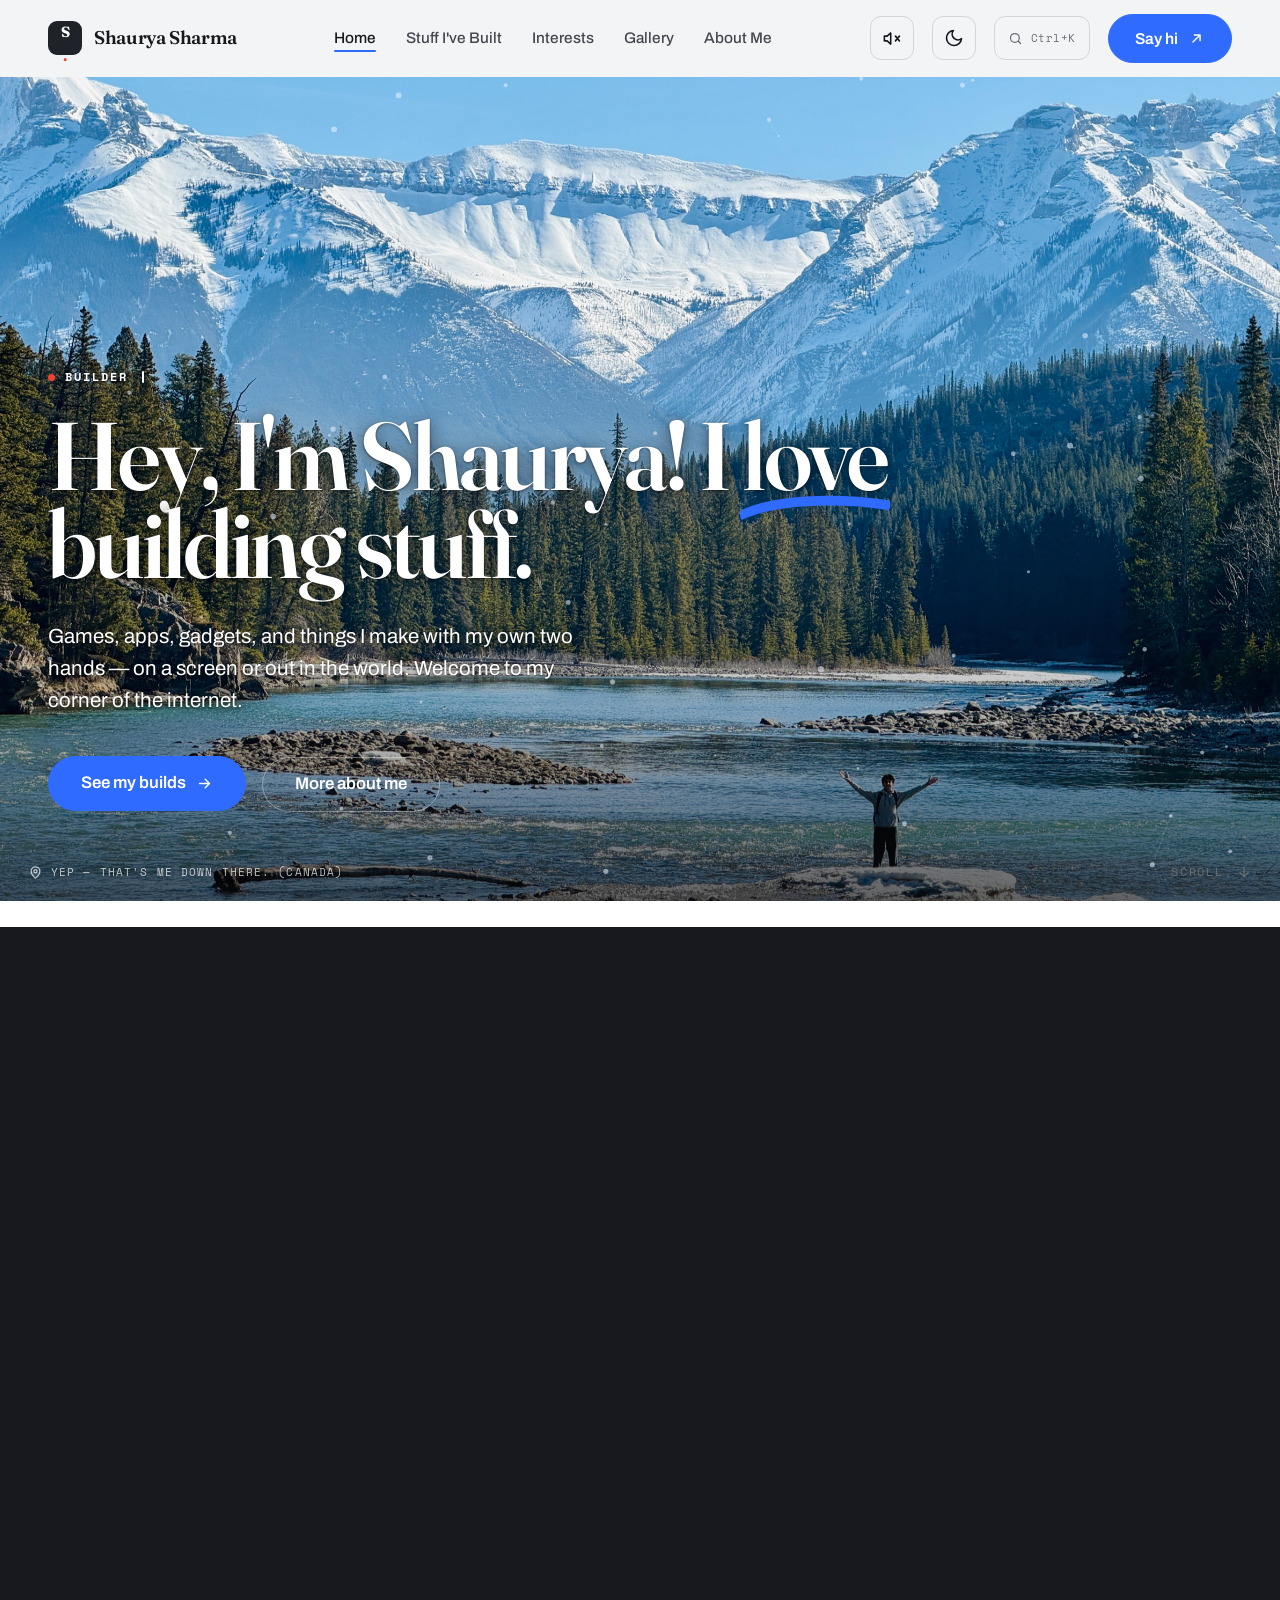
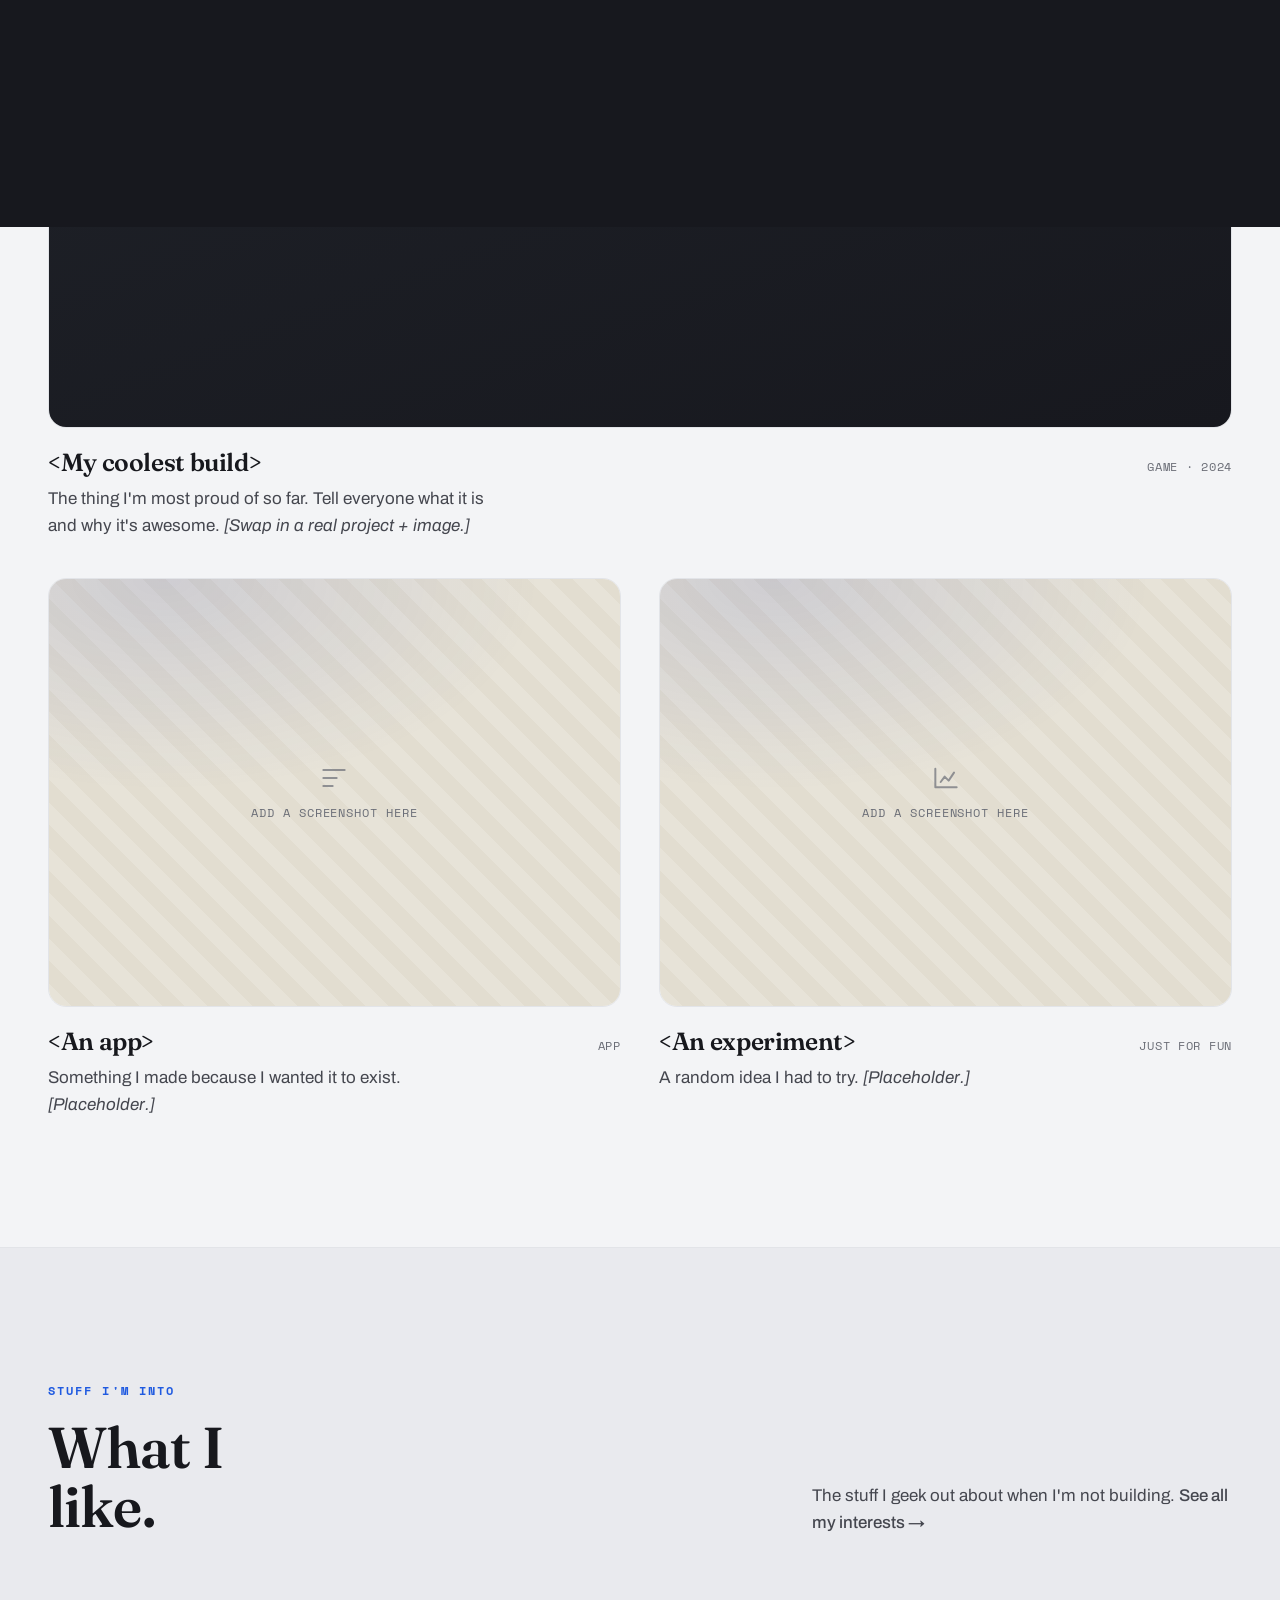
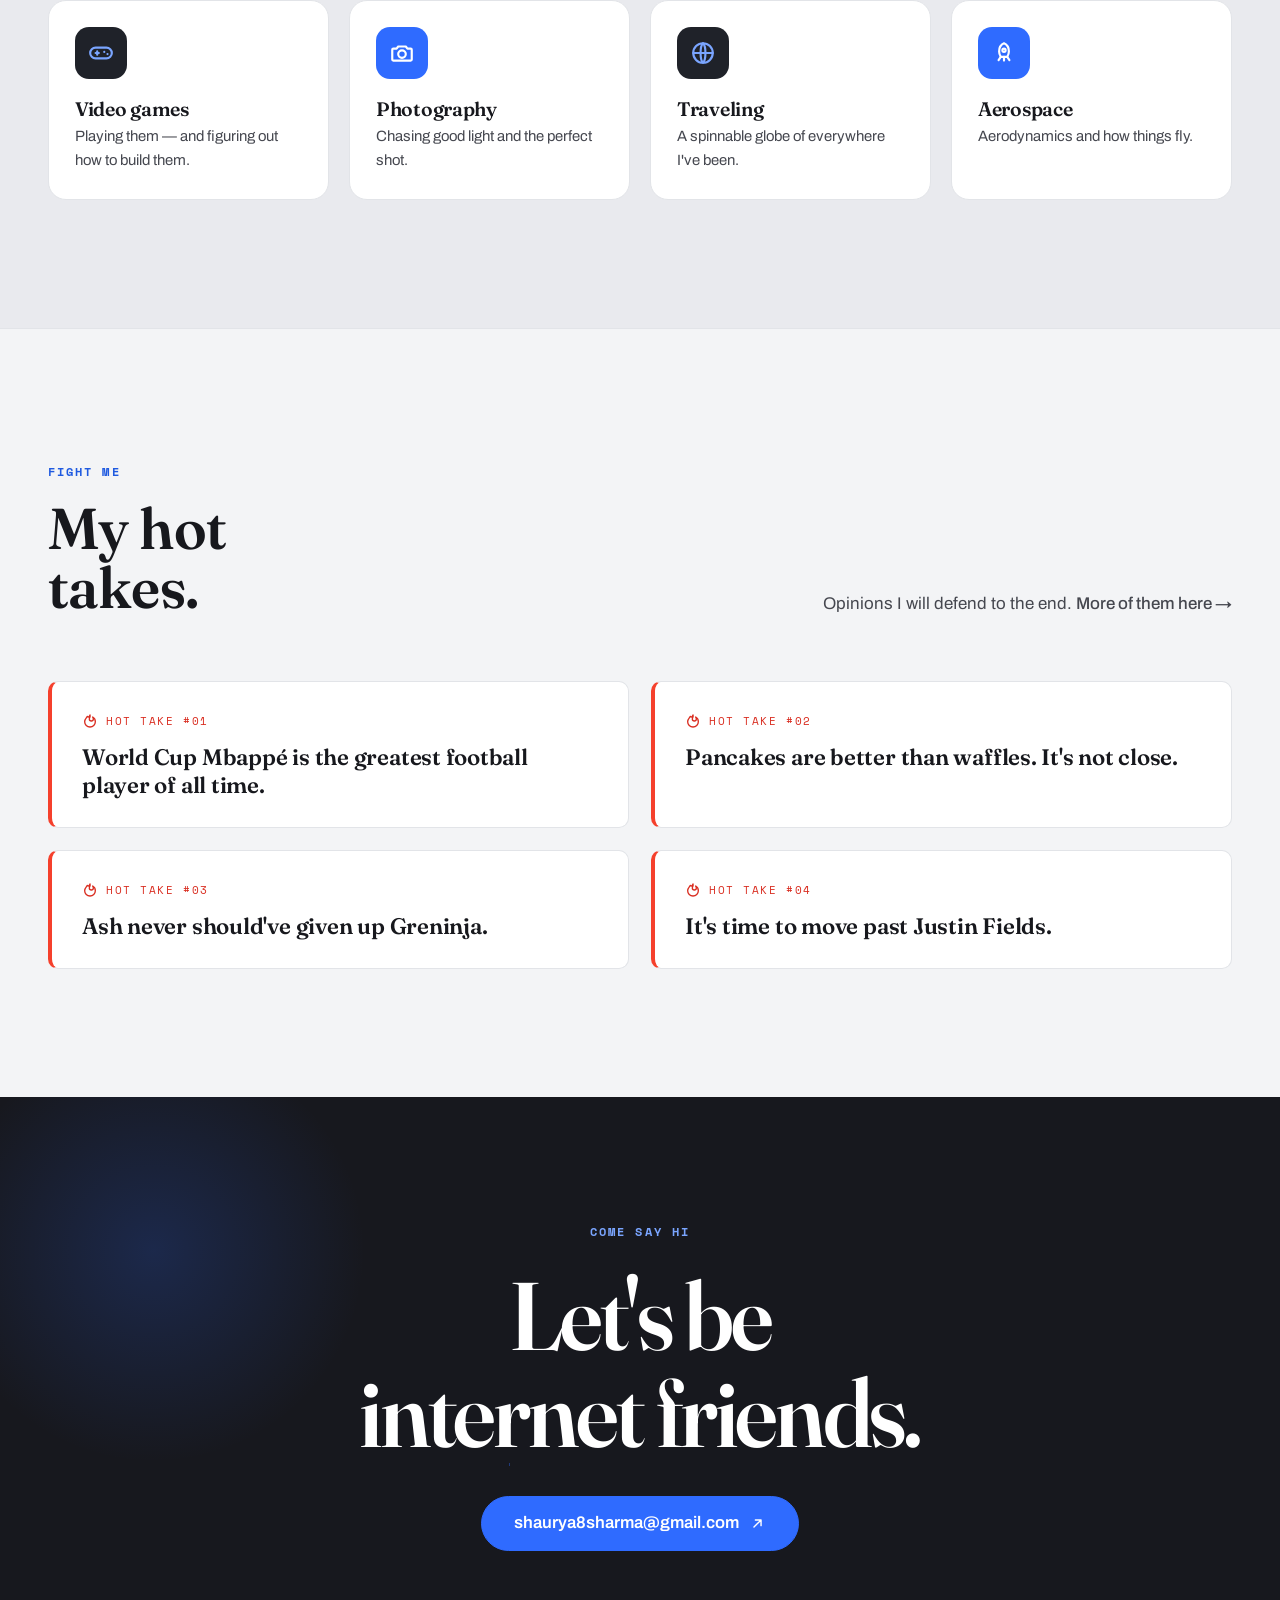
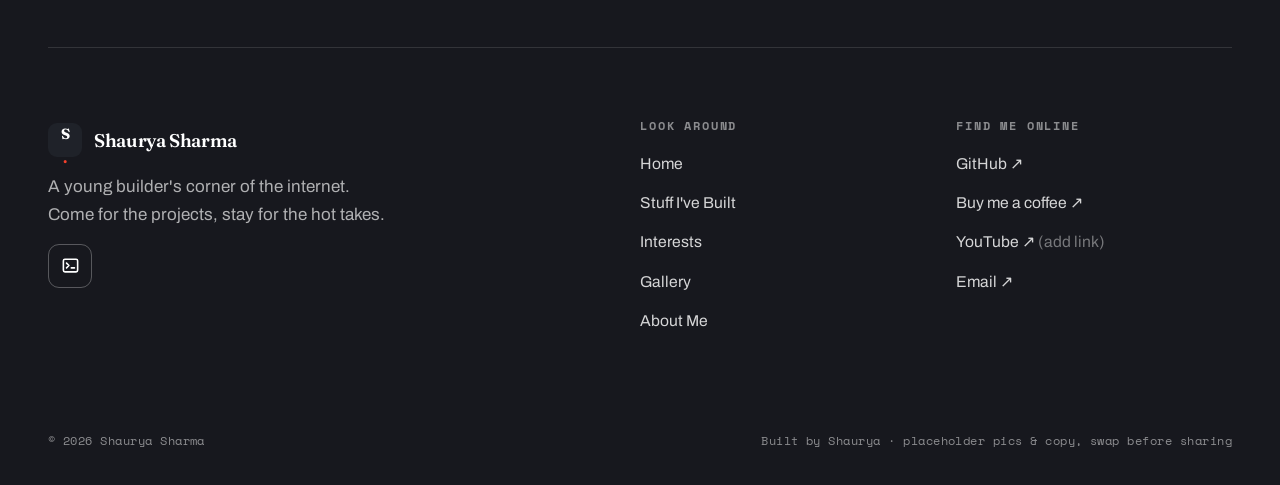
==== commit 146fe970: "Add custom domain, globe zoom/hover/select, Vatican pin - CNAME for shaurya.life custom domain - Glo" ====
--- a/index.html
+++ b/index.html
@@ -9,7 +9,7 @@
   <link rel="preconnect" href="https://fonts.googleapis.com" />
   <link rel="preconnect" href="https://fonts.gstatic.com" crossorigin />
   <link href="https://fonts.googleapis.com/css2?family=Archivo:wght@400;500;600;700&family=Fraunces:ital,opsz,wght@0,9..144,400;0,9..144,600;0,9..144,700;1,9..144,600&family=Space+Mono:wght@400;700&display=swap" rel="stylesheet" />
-  <link rel="stylesheet" href="assets/styles.css?v=14" />
+  <link rel="stylesheet" href="assets/styles.css?v=15" />
   <link rel="icon" href="data:image/svg+xml,%3Csvg xmlns='http://www.w3.org/2000/svg' viewBox='0 0 32 32'%3E%3Crect width='32' height='32' rx='7' fill='%231f2229'/%3E%3Ctext x='15' y='23' font-family='Georgia,serif' font-size='19' font-weight='700' fill='white' text-anchor='middle'%3ES%3C/text%3E%3Ccircle cx='25' cy='8' r='3' fill='%23f5402c'/%3E%3C/svg%3E" />
   <script>(function(){try{var t=localStorage.getItem('theme');if(!t)t=matchMedia('(prefers-color-scheme: dark)').matches?'dark':'light';document.documentElement.setAttribute('data-theme',t);}catch(e){}})();</script>
 </head>
@@ -247,6 +247,6 @@
     </div>
   </footer>
 
-  <script src="assets/script.js?v=14"></script>
+  <script src="assets/script.js?v=15"></script>
 </body>
 </html>
--- a/assets/styles.css
+++ b/assets/styles.css
@@ -804,3 +804,70 @@
 .game__overlay h4 { font-size: 1.6rem; margin-bottom: 6px; }
 .game__overlay p { color: var(--ink-soft); margin-bottom: 18px; max-width: 34ch; }
 .game__hint { font-family: var(--f-mono); font-size: .68rem; color: var(--muted); margin-top: 14px; }
+
+/* =============================================================
+   Globe — hover tooltip, zoom controls, country sidebar
+   ============================================================= */
+.globe-tip {
+  position: absolute; z-index: 20; pointer-events: none;
+  transform: translate(-50%, calc(-100% - 14px));
+  background: var(--cobalt-deep); color: #fff; border-radius: 10px;
+  padding: 8px 12px; font-size: .8rem; white-space: nowrap;
+  box-shadow: var(--shadow-sm); opacity: 0; transition: opacity .12s;
+  display: flex; align-items: center; gap: 7px;
+}
+.globe-tip.show { opacity: 1; }
+.globe-tip__flag { font-size: 1.05rem; line-height: 1; }
+.globe-tip__name { font-weight: 700; }
+.globe-tip__tag { font-family: var(--f-mono); font-size: .62rem; letter-spacing: .06em; text-transform: uppercase; color: var(--coral-soft); }
+.globe-tip__tag.no { color: rgba(255,255,255,.5); }
+
+.globe-zoom {
+  position: absolute; right: 10px; bottom: 10px; z-index: 20;
+  display: flex; flex-direction: column; gap: 6px;
+}
+.globe-zoom button {
+  width: 34px; height: 34px; border-radius: 9px; border: 1px solid var(--line-2);
+  background: var(--surface); color: var(--ink); display: grid; place-items: center;
+  box-shadow: var(--shadow-sm); transition: transform .2s var(--ease), border-color .2s;
+}
+.globe-zoom button:hover { border-color: var(--ink); transform: translateY(-1px); }
+.globe-zoom button:active { transform: translateY(0) scale(.94); }
+.globe-zoom svg { width: 16px; height: 16px; }
+
+.globe-sidebar-backdrop {
+  position: fixed; inset: 0; z-index: 1250; background: rgba(10,12,18,.4);
+  opacity: 0; visibility: hidden; transition: opacity .25s, visibility .25s;
+}
+.globe-sidebar-backdrop.open { opacity: 1; visibility: visible; }
+.globe-sidebar {
+  position: fixed; top: 0; right: 0; bottom: 0; z-index: 1251; width: min(380px, 92vw);
+  background: var(--surface); border-left: 1px solid var(--line-2);
+  box-shadow: -30px 0 80px -30px rgba(0,0,0,.4);
+  transform: translateX(100%); transition: transform .38s var(--ease);
+  display: flex; flex-direction: column; overflow-y: auto;
+}
+.globe-sidebar.open { transform: none; }
+.globe-sidebar__hero {
+  padding: 30px 26px 22px; background: linear-gradient(160deg, var(--cobalt), var(--cobalt-deep)); color: #fff; position: relative;
+}
+.globe-sidebar__close {
+  position: absolute; top: 18px; right: 18px; width: 36px; height: 36px; border-radius: 10px;
+  border: 1px solid rgba(255,255,255,.25); background: rgba(255,255,255,.08); color: #fff; display: grid; place-items: center;
+}
+.globe-sidebar__close svg { width: 17px; height: 17px; }
+.globe-sidebar__flag { font-size: 2.6rem; line-height: 1; margin-bottom: 10px; }
+.globe-sidebar__name { font-family: var(--f-display); font-size: 1.7rem; font-weight: 600; }
+.globe-sidebar__badge {
+  display: inline-flex; align-items: center; gap: 6px; margin-top: 10px;
+  font-family: var(--f-mono); font-size: .64rem; letter-spacing: .1em; text-transform: uppercase;
+  padding: 5px 11px; border-radius: 100px; background: rgba(255,255,255,.12); color: rgba(255,255,255,.85);
+}
+.globe-sidebar__badge.no { color: rgba(255,255,255,.5); }
+.globe-sidebar__badge::before { content: ""; width: 6px; height: 6px; border-radius: 50%; background: var(--red); }
+.globe-sidebar__body { padding: 22px 26px 30px; }
+.globe-sidebar__body p { color: var(--ink-soft); font-size: .94rem; }
+.globe-sidebar__body p + p { margin-top: 12px; }
+.globe-sidebar__stat { margin-top: 20px; padding-top: 18px; border-top: 1px solid var(--line); font-family: var(--f-mono); font-size: .72rem; color: var(--muted); }
+.globe-sidebar__stat b { color: var(--ink); }
+@media (prefers-reduced-motion: reduce) { .globe-sidebar, .globe-sidebar-backdrop, .globe-tip { transition: none; } }
